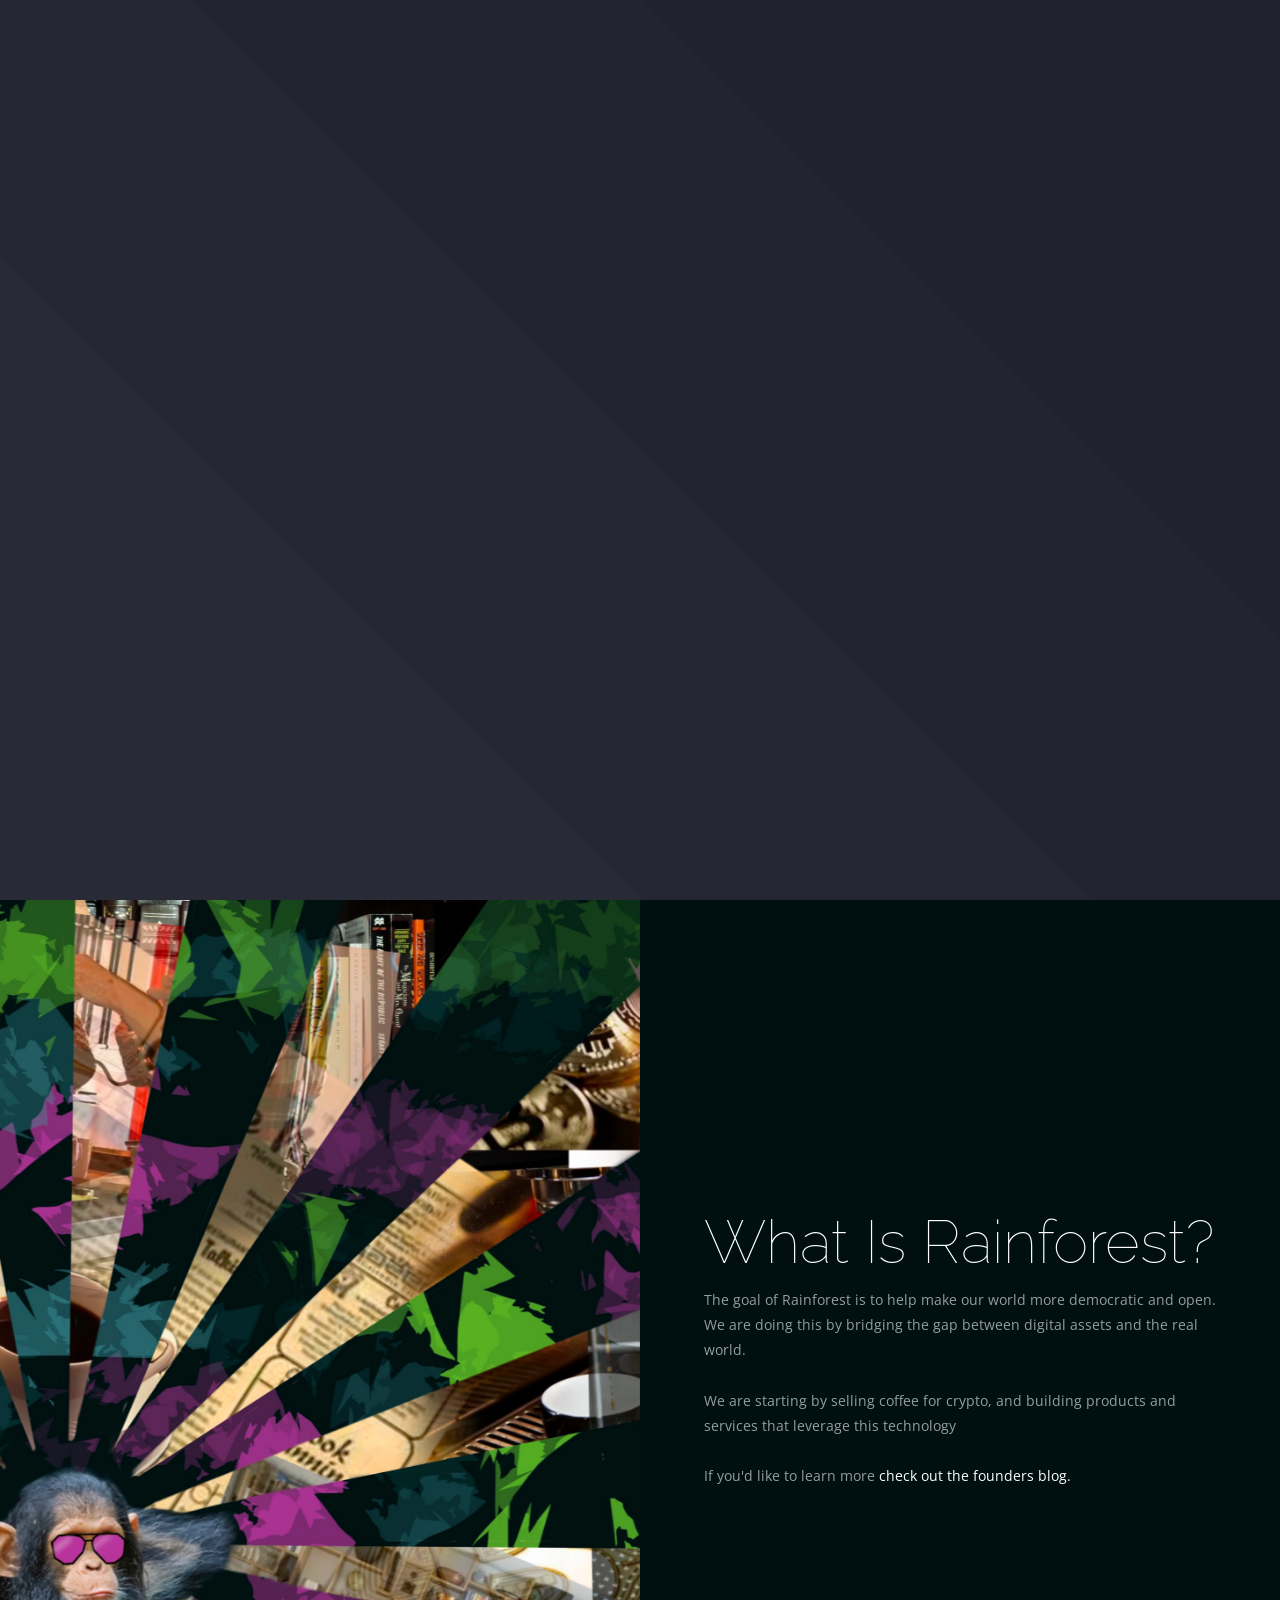
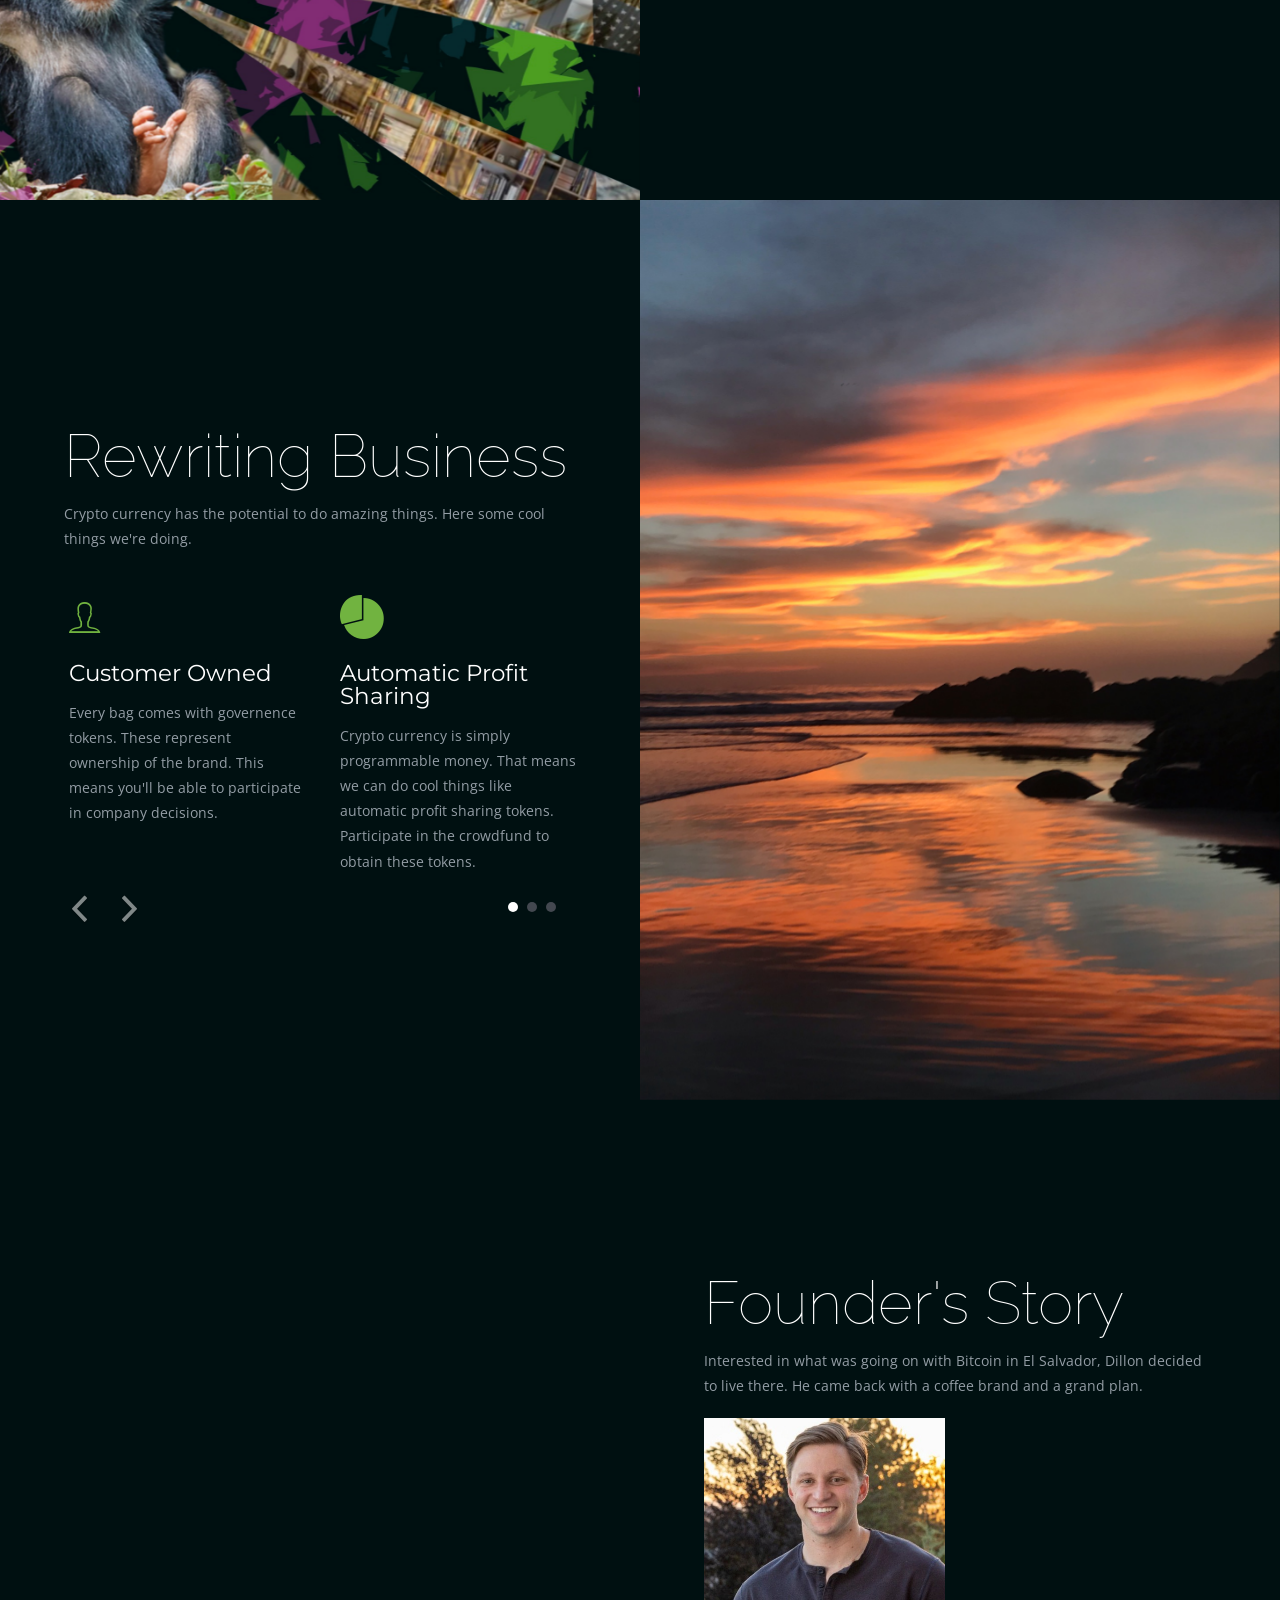
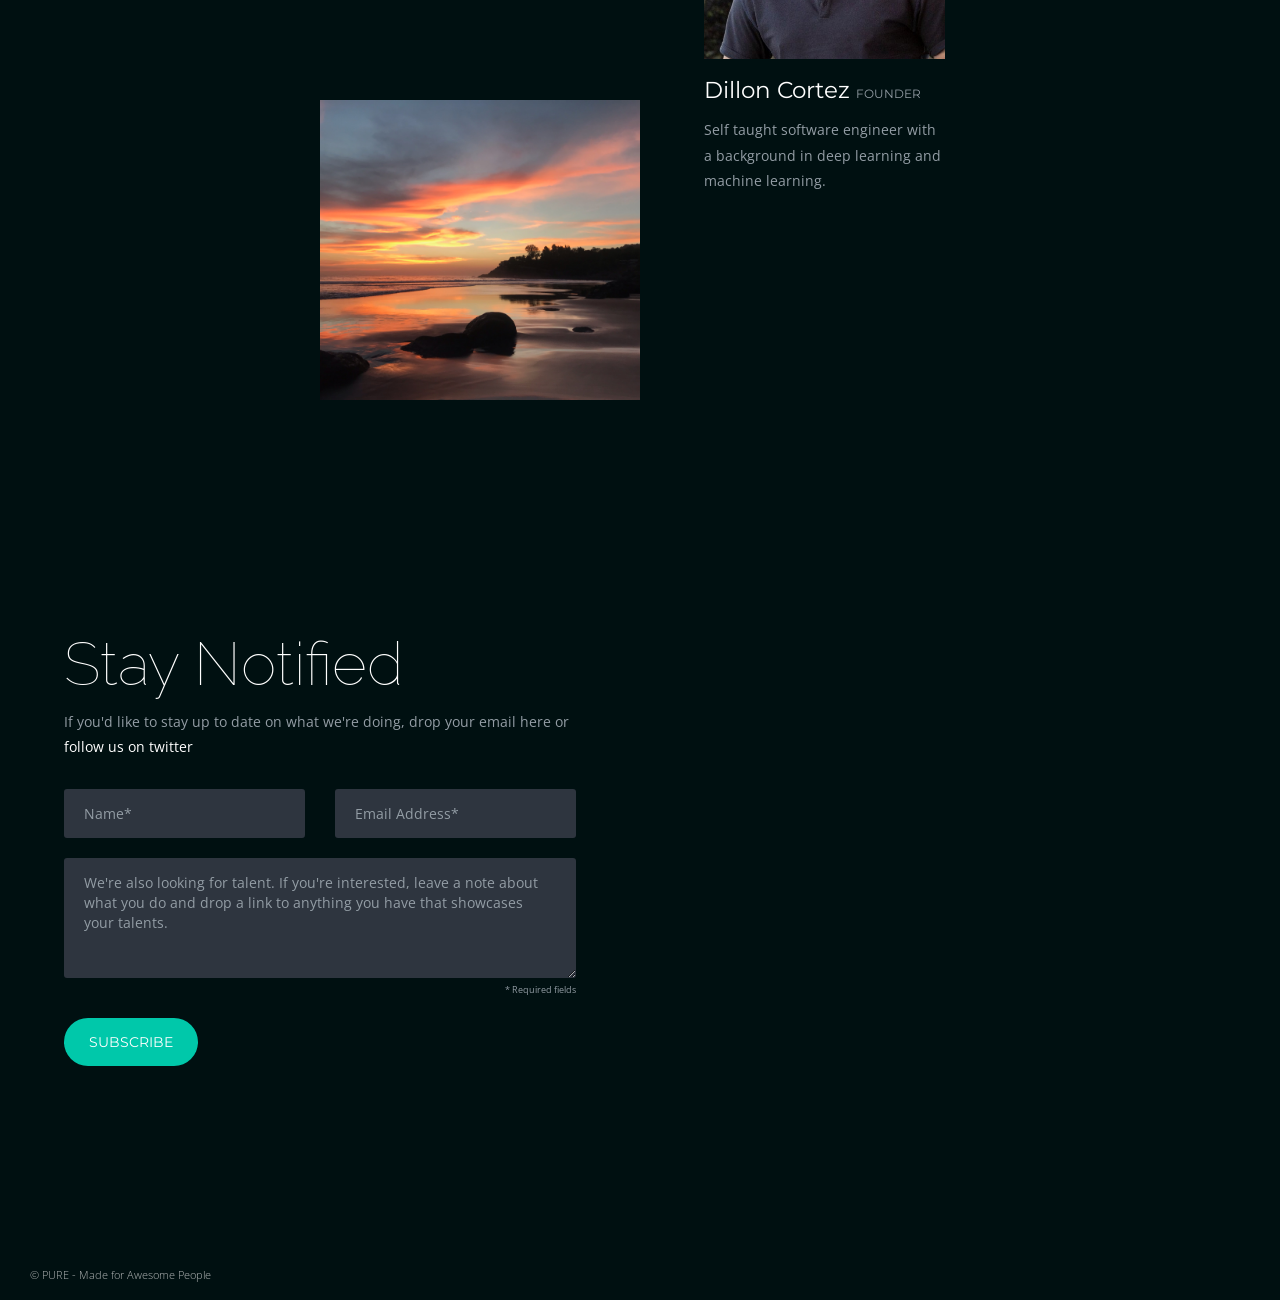
==== index.html @ cb30f2b6 "design changes" ====
<!DOCTYPE html>
<!--
* PURE - Sublime Coming Soon Template
* Build Date: July-August 2016
* Last Update: March 2017
* Author: Madeon08 for ThemeHelite
* Copyright (C) 2016 ThemeHelite
* This is a premium product available exclusively here : http://themeforest.net/user/Madeon08/portfolio
* -->
<html lang="en-us" class="no-js">

	<head>
		<meta charset="utf-8">
		<title>Rainforest</title>
		<meta name="description" content="The description should optimally be between 150-160 characters.">
        <meta name="viewport" content="width=device-width, initial-scale=1.0">
        <meta name="author" content="ThemeHelite">

        <!-- ================= Favicons ================== -->
        <!-- Standard -->
        <link rel="shortcut icon" href="img/Logo-square.png">
        <!-- Retina iPad Touch Icon-->
        <link rel="apple-touch-icon" sizes="144x144" href="img/favicon-retina-ipad.png">
        <!-- Retina iPhone Touch Icon-->
        <link rel="apple-touch-icon" sizes="114x114" href="img/favicon-retina-iphone.png">
        <!-- Standard iPad Touch Icon-->
        <link rel="apple-touch-icon" sizes="72x72" href="img/favicon-standard-ipad.png">
        <!-- Standard iPhone Touch Icon-->
        <link rel="apple-touch-icon" sizes="57x57" href="img/favicon-standard-iphone.png">

		<!-- ============== Resources style ============== -->
		<link rel="stylesheet" type="text/css" href="css/style.css" />
	</head>

	<body>

		<!-- +++ Page loading +++ -->
		<div id="loading">

			<div id="preloader" class="animated-middle">

				<!-- Your logo -->
				<img src="img/Logo-square.png" alt="" class="loading-logo" />

				<span class="loading-text">Loading from the space</span>

				<span class="load">
					<span class="loading-dot"></span>
					<span class="loading-dot"></span>
					<span class="loading-dot"></span>
					<span class="loading-dot"></span>
				</span>

			</div>

		</div>

		<!-- +++ START - Fullpage sections +++ -->
		<div id="fullpage">

			<!-- +++ START - Home +++ -->
			<div class="section" id="section0">

				<!-- Your logo -->
        		<img src="img/Logo-square.png" alt="" class="home-logo" />

				<!-- Background slideshow & light overlay -->
				<div class="slideshow-home"></div>
				<div class="slide-overlay"></div>

				<div class="intro">

					<h1>Rainforest</h1>
					<h3>Launch Countdown</h3>
					<!-- Countdown, set up your end date at the very bottom of this file -->
					<div id="clock" class="container open-anim opacity-0"></div>


					<h4 class="open-anim opacity-0">Contribute to the crowdfund before launch to get profit sharing tokens.</h4>

					<!-- Line 1695 in js/jquery.fullpage.js is the place to select the anchor scrolling to the section of your choice -->
					<a id="button-more" class="light-btn open-anim opacity-0">Contribute</a>

				</div>

				<!-- Scroll indicator -->
				<div class="scroll-indicator">

					<!-- Line 1695 in js/jquery.fullpage.js is the place to select the anchor scrolling to the section of your choice -->
					<a id="indicator-scroll"><i class="icon ion-ios-arrow-down"></i></a>

				</div>

			</div>
			<!-- +++ END - Home +++ -->

			<!-- +++ START - About +++ -->
			<div class="section" id="section1">

				<section id="about" class="text-left-block">

					<div class="row row-no-margin">

						<!-- The id="invert-slideshow" and id="invert-text" are used for the responsive mode under 1025px. With that, the slideshow is displayed after the text, looking better for the user experience. If you don't want to invert these divs, just remove the id.-->
						<div id="invert-slideshow" class="col-xs-12 col-sm-6 col-lg-6 slideshow-about split-section"></div>

						<div id="invert-text" class="col-xs-12 col-sm-6 col-lg-6 left-center-text split-section">

							<div class="left-center-part">

								<h2>What Is Rainforest?</h2>

								<p>The goal of Rainforest is to help make our world more democratic and open. We are doing this by bridging the gap between digital assets and the real world.</p>
								</br>
							  <p>We are starting by selling coffee for crypto, and building products and services that leverage this technology</p>
								</br>
								<p>If you'd like to learn more <a href="https://www.mirror.xyz/dill.eth">check out the founders blog.</a></p>

							</div>

						</div>

					</div>

				</section>

			</div>
			<!-- +++ END - About +++ -->

			<!-- +++ START - Services +++ -->
			<div class="section" id="section2">

				<section id="services" class="text-left-block">

					<div class="row row-no-margin">

						<div class="col-xs-12 col-sm-6 col-lg-6 left-center-text split-section">

							<div class="left-center-part">

								<h2>Rewriting Business</h2>

								<p>Crypto currency has the potential to do amazing things. Here some cool things we're doing.</p>

								<!-- +++ START - Carousel +++ -->
								<div id="carousel-services" class="carousel slide" data-interval="25000" data-ride="carousel">

							    	<!-- Carousel indicators -->
							        <ol class="carousel-indicators">
							            <li data-target="#carousel-services" data-slide-to="0" class="active"></li>
							            <li data-target="#carousel-services" data-slide-to="1"></li>
							            <li data-target="#carousel-services" data-slide-to="2"></li>
							        </ol>

							        <!-- START - Wrapper for carousel items -->
							        <div class="carousel-inner">

							        	<!-- Services 1 -->
							            <div class="active item">

				                			<!-- START - Services row -->
											<div class="row">

												<!-- START - Block services -->
												<div class="col-xs-12 col-sm-6 col-lg-6 block-services">

													<span class="icon-services icon ion-ios-person-outline"></span>

													<h3>Customer Owned</h3>

													<p>Every bag comes with governence tokens. These represent ownership of the brand. This means you'll be able to participate in company decisions. </p>

												</div> <!-- END - Block services -->

												<!-- START - Block services -->
												<div class="col-xs-12 col-sm-6 col-lg-6 block-services">

													<span class="icon-services icon ion-ios-pie"></span>

													<h3>Automatic Profit Sharing</h3>

													<p>Crypto currency is simply programmable money. That means we can do cool things like automatic profit sharing tokens. Participate in the crowdfund to obtain these tokens.</p>

												</div> <!-- END - Block services -->

											</div> <!-- END - Services row -->

							            </div>

							            <!-- Services 2 -->
							            <div class="item">

				                			<!-- START - Services row -->
											<div class="row">

												<!-- START - Block services -->
												<div class="col-xs-12 col-sm-6 col-lg-6 block-services">

													<span class="icon-services icon ion-coffee"></span>
													<h3>Delicious Coffee</h3>

													<p>Coffee from El Salvador is known as some of the best in the world. It's delicious and the best part is that you'll buy it with Crypto</p>

												</div> <!-- END - Block services -->

												<!-- START - Block services -->
												<div class="col-xs-12 col-sm-6 col-lg-6 block-services">

													<span class="icon-services icon ion-ios-pulse"></span>

													<h3>100% Bankless</h3>

													<p>With crypto, we don't need a bank account. All payments and payouts can be done with just code. This is the peaceul revolution we need.</p>

												</div> <!-- END - Block services -->

											</div> <!-- END - Services row -->

							            </div>

							            <!-- Services 3 -->
							            <div class="item">

				                			<!-- START - Services row -->
											<div class="row">

												<!-- START - Block services -->
												<div class="col-xs-12 col-sm-6 col-lg-6 block-services">

													<span class="icon-services icon ion-earth"></span>
													<h3>Crypto for the real world</h3>

													<p>Unlike most inventors and entrepreneurs in this space, we are focused on using these technologies for innovations in the real world. </p>

												</div> <!-- END - Block services -->

												<!-- START - Block services -->
												<div class="col-xs-12 col-sm-6 col-lg-6 block-services">

													<span class="icon-services icon ion-arrow-graph-up-right"></span>

													<h3>In it for the long haul</h3>

													<p>We plan on having an active hand in the rewrite of the new world economy. We know it won't happen overnight. We're here for the long haul.</p>

												</div> <!-- END - Block services -->

											</div> <!-- END - Services row -->

							            </div>

							        </div>
							        <!-- END - Wrapper for carousel items -->

							        <!-- Left arrow -->
							        <a class="carousel-control left" href="#carousel-services" data-slide="prev">
							            <span class="icon-prev"></span>
							        </a>

							        <!-- Right arrow -->
							        <a class="carousel-control right" href="#carousel-services" data-slide="next">
							            <span class="icon-next"></span>
							        </a>

							    </div>
							    <!-- +++ END - Carousel +++ -->

						    </div>

						</div>

						<!-- Slideshow / Image services -->
						<div class="col-xs-12 col-sm-6 col-lg-6 slideshow-services split-section"></div>

					</div>

				</section>

			</div>
			<!-- +++ END - Services +++ -->

			<!-- +++ START - Portfolio +++ -->
			<div class="section" id="section3">

		        <section id="portfolio" class="text-left-block">

		        	<div class="col-xs-12 col-sm-6 col-lg-6 split-section no-padding">

			            <div class="portfolio my-gallery" itemscope itemtype="http://schema.org/ImageGallery">

			                <!-- 1 -->
			                <figure class="col-xs-12 col-sm-6 col-lg-6" itemprop="associatedMedia" itemscope itemtype="http://schema.org/ImageObject">

			                    <a href="img/coffee-ride.jpeg" class="gallery-link small" data-image="img/coffee-ride.jpeg" itemprop="contentUrl" data-size="1920x1280">

			                        <img src="img/coffee-ride.jpeg" itemprop="thumbnail" alt="This is my work" class="img-responsive gallery-img small-square" />

			                    </a>

			                    <figcaption itemprop="caption description">

			                        <div class="photo-details">

			                            <h4>Going To Explore<small>Time to find some coffee</small></h4>

			                            <p>This is the plantation where we're getting the coffee. This is the beginning of the tour</p>

			                        </div>

			                    </figcaption>

			                </figure>

			                <!-- 2 -->
			                <figure class="col-xs-12 col-sm-6 col-lg-6" itemprop="associatedMedia" itemscope itemtype="http://schema.org/ImageObject">

			                    <a href="img/coffee-explanation.jpeg" class="gallery-link small" data-image="img/coffee-explanation.jpeg" itemprop="contentUrl" data-size="1920x1280">

			                        <img src="img/coffee-explanation.jpeg" itemprop="thumbnail" alt="This is my work" class="img-responsive gallery-img small-square" />

			                    </a>

			                    <figcaption itemprop="caption description">

			                        <div class="photo-details">

			                            <h4>Learning From The Experts<small>They know their shit.</small></h4>

			                            <p>This is Jerrardo. He went to school for growing good coffee. That means ours is better than anythingnyou can get in the store.</p>

			                        </div>

			                    </figcaption>

			                </figure>

			                <!-- 3 -->
			                <figure class="col-xs-12 col-sm-6 col-lg-6" itemprop="associatedMedia" itemscope itemtype="http://schema.org/ImageObject">

			                    <a href="img/ojo-de-agua.jpeg" class="gallery-link small" data-image="img/ojo-de-agua.jpeg" itemprop="contentUrl" data-size="1920x1280">

			                        <img src="img/ojo-de-agua.jpeg" itemprop="thumbnail" alt="This is my work" class="img-responsive gallery-img small-square" />

			                    </a>

			                    <figcaption itemprop="caption description">

			                        <div class="photo-details">

			                           <h4>The well<small>How the coffee plants get watered</small></h4>

			                            <p>This is the well at the bottom of the plantaion. Since the coffee is grown on the side of a volcano, this water is filtered through the volcanic rock, giving it special minerals that gives the coffee a unique taste.</p>

			                        </div>

			                    </figcaption>

			                </figure>

			                <!-- 4 -->
			                <figure class="col-xs-12 col-sm-6 col-lg-6" itemprop="associatedMedia" itemscope itemtype="http://schema.org/ImageObject">

			                    <a href="img/coffee-explanation-2.jpeg" class="gallery-link small" data-image="img/coffee-explanation-2.jpeg" itemprop="contentUrl" data-size="1920x1280">

			                        <img src="img/coffee-explanation-2.jpeg" itemprop="thumbnail" alt="This is my work" class="img-responsive gallery-img small-square" />

			                    </a>

			                    <figcaption itemprop="caption description">

			                        <div class="photo-details">

			                            <h4>More Learning <small>Seriously, He know's his shit</small></h4>

			                            <p>Thanks to the craftsmanship of Jerrardo, we now have the best tasting coffee in the world.</p>

			                        </div>

			                    </figcaption>

			                </figure>

			                <!-- 5 -->
			                <figure class="col-xs-12 col-sm-6 col-lg-6" itemprop="associatedMedia" itemscope itemtype="http://schema.org/ImageObject">

			                    <a href="img/the-town.jpeg" class="gallery-link small" data-image="img/the-town.jpeg" itemprop="contentUrl" data-size="1920x1280">

			                        <img src="img/the-town.jpeg" itemprop="thumbnail" alt="This is my work" class="img-responsive gallery-img small-square" />

			                    </a>

			                    <figcaption itemprop="caption description">

			                        <div class="photo-details">

			                            <h4>The Town Of Juayúa<small>Vibrant and alive</small></h4>

			                            <p>The town where the plantation is located. Vibrant and alive, filled with locals. The food is delicious and the people are super friendly.</p>

			                        </div>

			                    </figcaption>

			                </figure>

			                <!-- 6 -->
			                <figure class="col-xs-12 col-sm-6 col-lg-6" itemprop="associatedMedia" itemscope itemtype="http://schema.org/ImageObject">

			                    <a href="img/sunset-2.jpg" class="gallery-link small" data-image="img/sunset-2.jpg" itemprop="contentUrl" data-size="1920x1280">

			                        <img src="img/sunset-2.jpg" itemprop="thumbnail" alt="This is my work" class="img-responsive gallery-img small-square" />

			                    </a>

			                    <figcaption itemprop="caption description">

			                        <div class="photo-details">

			                            <h4>Templo De Fuego<small>taken with a shitty iphone</small></h4>

			                            <p>Such a beautiful country, this beach in El Zonte is known as the Temple Of Fire</p>

			                        </div>

			                    </figcaption>

			                </figure>

			            </div>

		            </div>

					<div class="col-xs-12 col-sm-6 col-lg-6 left-center-text split-section">

						<div class="left-center-part">

							<h2>Founder's Story</h2>

							<p>Interested in what was going on with Bitcoin in El Salvador, Dillon decided to live there. He came back with a coffee brand and a grand plan. </p>

							<!-- START - Team -->
							<div class="row">

								<!-- 1 -->
								<div class="col-xs-12 col-sm-6 col-lg-6 block-team">

									<ul class="social-team">

										<!-- Facebook -->
										<li>
											<a href="https://www.twitter.com/dill_eth"><i class="fa fa-twitter"></i></a>
										</li>

										<!-- Twitter -->
										<li>
											<a href="https://www.linkedin.com/in/dilloncortez"><i class="fa fa-linkedin"></i></a>
										</li>

									</ul>

									<img src="img/dillon-profile-photo.jpeg" alt="" class="img-responsive team-member" />

									<h3>Dillon Cortez <small>Founder</small></h3>

									<p>Self taught software engineer with a background in deep learning and machine learning.</p>

									<a id="button-more" class="btn btn-secondary open-anim opacity-0">Blog</a>
									<a id="button-more" class="btn btn-primary open-anim opacity-0">Crowdfund</a>
								</div>

								<!-- 2 -->

								<!-- 2 -->


							</div>
							<!-- END - Team -->

						</div>

					</div>

		        </section>

			</div>
			<!-- +++ END - Portfolio +++ -->

			<!-- +++ START - Contact +++ -->
			<div class="section" id="section4">

				<section id="contact" class="text-left-block">

					<div class="row row-no-margin">

						<div class="col-xs-12 col-sm-6 col-lg-6 left-center-text split-section spec-padding-bottom">

							<div class="left-center-part">

								<h2>Stay Notified</h2>

		                		<p class="subtitle">If you'd like to stay up to date on what we're doing, drop your email here or <a href="twitter.com/dill_eth">follow us on twitter</a></p>

		                		<div class="row">

				                    <div class="col-xs-12 col-sm-12 col-lg-12">

				                        <!-- START - Contact Form -->
				                        <form id="contact-form" name="contact-form" method="POST" data-name="Contact Form">

				                            <div class="row">

				                            	<!-- ! Anti-spam field ! Invisible for users, the major part of bots will write something in this field, then, they will be blocked and no spam in your inbox will come.  -->
				                                <div class="col-xs-12 col-sm-12 col-lg-12 display-none">
				                                    <div class="form-group">
				                                        <input type="text" id="checking" class="form form-control" placeholder="Leave this field empty" onfocus="this.placeholder = ''" onblur="this.placeholder = 'Leave this field empty'" name="checking" data-name="Checking">
				                                    </div>
				                                </div>

				                                <!-- Full name -->
				                                <div class="col-xs-12 col-sm-6 col-lg-6">
				                                    <div class="form-group">
				                                        <input type="text" id="name" class="form form-control" placeholder="Name*" onfocus="this.placeholder = ''" onblur="this.placeholder = 'Name*'" name="name" data-name="Name" required>
				                                    </div>
				                                </div>

				                                <!-- E-mail -->
				                                <div class="col-xs-12 col-sm-6 col-lg-6">
				                                    <div class="form-group">
				                                        <input type="email" id="email" class="form form-control" placeholder="Email Address*" onfocus="this.placeholder = ''" onblur="this.placeholder = 'Email Address*'" name="email-address" data-name="Email Address" required>
				                                    </div>
				                                </div>

				                                <!-- Message -->
				                                <div class="col-xs-12 col-sm-12 col-lg-12">
				                                    <div class="form-group">
				                                        <textarea id="text-area" class="form textarea form-control" placeholder="We're also looking for talent. If you're interested, leave a note about what you do and drop a link to anything you have that showcases your talents. " onfocus="this.placeholder = ''" onblur="this.placeholder = 'Your message here*... 20 characters Min.'" name="message" data-name="Text Area" required></textarea>
				                                    </div>
				                                    <span class="sub-text">* Required fields</span>
				                                </div>

				                            </div>

				                            <!-- Form submission -->
				                            <button type="submit" id="valid-form" class="btn btn-primary">Subscribe</button>

				                        </form>
				                        <!-- END - Contact Form -->

				                        <!-- START - Answer for the contact form is displayed in the next div, do not remove it. -->
				                        <div id="block-answer">

				                            <div id="answer"></div>

				                        </div>
				                        <!-- END - Answer... -->

				                    </div>

		               			</div>

								<p class="copyright">© PURE - Made for Awesome People</p>

							</div>

						</div>

						<!-- Map -->
						<div class="col-xs-12 col-sm-6 col-lg-6 map-info split-section">

							<div id="map"></div>

						</div>

					</div>

				</section>

			</div>
			<!-- +++ END - Contact +++ -->

		</div>
		<!-- +++ END - Fullpage sections +++ -->

		<!-- +++ START - Newsletter panel +++ -->
		<div id="info">

			<!-- Cross to close the Newsletter panel on top right -->
			<button class="close-newsletter"><i class="icon ion-close-round"></i></button>

			<div class="content">

				<!-- Your logo -->
        		<img src="img/Logo-square.png" alt="" class="brand-logo" />

                <p class="subtitle">Contribute to the crowdfund on juicebox before launch on the 14th of March. <strong>20% of all profits go to crowd loan contributors.</strong> Every token you obtain will give you passive income.</p>

                <!-- START - Newsletter Form -->
				<div id="subscribe">

	                <!-- <form action="php/notify-me-2.php" id="notifyMe" method="POST"> -->

	                    <!-- <div class="form-group"> -->

	                        <!-- <div class="controls"> -->

	                        	<!-- Field  -->
	                        	<!-- <input type="text" id="mail-sub" name="email" placeholder="Click here to write your email" onfocus="this.placeholder = ''" onblur="this.placeholder = 'Click here to write your email'" class="form-control email srequiredField" /> -->

	                        	<!-- Spinner top left during the submission -->
	                        	<i class="fa fa-spinner opacity-0"></i>

	                            <!-- Button -->
	                            <a href="https://juicebox.money"><button class="btn btn-lg btn-primary submit">Ape Into It</button></a>

	                            <!-- <div class="clear"></div> -->

	                        <!-- </div> -->

	                    <!-- </div> -->

	                <!-- </form> -->

    			</div>
    			<!-- END - Newsletter Form -->

			</div>

			<!-- Answer for the newsletter form is displayed in the next div, do not remove it. -->
			<div class="block-message">

				<div class="message">

					<p class="notify-valid"></p>

				</div>

			</div>

			<p class="spam-news"><i class="fa fa-lock"></i> We hate spam just as much as you do. Your email will stay secret.</p>

		</div>
		<!-- +++ END - Newsletter panel +++ -->

		<!-- +++ Button used for opening the newsletter panel +++ -->
		<a id="open-newsletter" class="action-btn">Crowdfund</a>

		<!-- +++ List of social media on the bottom right +++ -->
		<div id="social-nav">

			<ul>
				<!-- discord -->
				<!-- <li>
					<a href="#" target="_blank"><i class="fa fa-discord"></i></a>
				</li> -->

				<!-- Twitter -->
				<li>
					<a href="#" target="_blank"><i class="fa fa-twitter"></i></a>
				</li>

			</ul>

		</div>

		<!-- Root element of PhotoSwipe, the gallery. Must have class pswp. -->
		<div class="pswp" tabindex="-1" role="dialog" aria-hidden="true">

		    <!-- Background of PhotoSwipe.
	        	It's a separate element as animating opacity is faster than rgba(). -->
		    <div class="pswp__bg"></div>

		    <!-- Slides wrapper with overflow:hidden. -->
		    <div class="pswp__scroll-wrap">

		        <!-- Container that holds slides.
		            PhotoSwipe keeps only 3 of them in the DOM to save memory.
		            Don't modify these 3 item elements, data is added later on. -->
		        <div class="pswp__container">
		            <div class="pswp__item"></div>
		            <div class="pswp__item"></div>
		            <div class="pswp__item"></div>
		        </div>

		        <!-- Default (PhotoSwipeUI_Default) interface on top of sliding area. Can be changed. -->
		        <div class="pswp__ui pswp__ui--hidden">

		            <div class="pswp__top-bar">

		                <!--  Controls are self-explanatory. Order can be changed. -->

		                <div class="pswp__counter"></div>

		                <button class="pswp__button pswp__button--close" title="Close (Esc)"></button>

		                <button class="pswp__button pswp__button--share" title="Share"></button>

		                <button class="pswp__button pswp__button--fs" title="Toggle fullscreen"></button>

		                <button class="pswp__button pswp__button--zoom" title="Zoom in/out"></button>

		                <!-- Preloader demo http://codepen.io/dimsemenov/pen/yyBWoR -->
		                <div class="pswp__preloader">
		                    <div class="pswp__preloader__icn">
		                      <div class="pswp__preloader__cut">
		                        <div class="pswp__preloader__donut"></div>
		                      </div>
		                    </div>
		                </div>

		            </div>

		            <div class="pswp__share-modal pswp__share-modal--hidden pswp__single-tap">
		                <div class="pswp__share-tooltip"></div>
		            </div>

		            <button class="pswp__button pswp__button--arrow--left" title="Previous (arrow left)">
		            </button>

		            <button class="pswp__button pswp__button--arrow--right" title="Next (arrow right)">
		            </button>

		            <div class="pswp__caption">
		                <div class="pswp__caption__center"></div>
		            </div>

		        </div>

		    </div>

		</div>
		<!-- /. Root element of PhotoSwipe. Must have class pswp. -->

		<!-- ///////////////////\\\\\\\\\\\\\\\\\\\ -->
        <!-- ********** jQuery Resources ********** -->
        <!-- \\\\\\\\\\\\\\\\\\\/////////////////// -->

        <!-- * Libraries jQuery, Easing and Bootstrap - Be careful to not remove them * -->
        <script src="js/jquery.min.js"></script>
        <script src="js/jquery.easings.min.js"></script>
        <script src="js/bootstrap.min.js"></script>

		<!-- FullPage plugin -->
		<script src="js/jquery.fullPage.js"></script>

		<!-- Countdown plugin -->
        <script src="js/jquery.countdown.js"></script>

        <!-- Slideshow plugin -->
        <script src="js/vegas.js"></script>

		<!-- Google Maps API and Skin -->
		<script src="http://maps.google.com/maps/api/js"></script>
		<script src="js/map.js"></script>

		<!-- PhotoSwipe Core JS file -->
		<script src="js/photoswipe.js"></script>

		<!-- PhotoSwipe UI JS file -->
		<script src="js/photoswipe-ui-default.js"></script>

		<!-- Contact form plugin -->
		<script src="js/contact-me.js"></script>

		<!-- Newsletter plugin -->
		<script src="js/notifyMe.js"></script>

		<script>
		// Set up your end date just below
		$('#clock').countdown('2022/03/15 15:30:30', function(event) {

			var $this = $(this).html(event.strftime(''
			+ '<div class="col-xs-6 col-sm-3 col-lg-3">%D<span>Days</span></div> '
			+ '<div class="col-xs-6 col-sm-3 col-lg-3">%H<span>Hours</span></div> '
			+ '<div class="col-xs-6 col-sm-3 col-lg-3">%M<span>Minutes</span></div> '
			+ '<div class="col-xs-6 col-sm-3 col-lg-3">%S<span>Seconds</span></div>'));

		});
		</script>

		<!-- Main JS File -->
		<script src="js/main-normal-scroll.js"></script>

	</body>

</html>
---- css/style.css ----
/*
* PURE - Sublime Coming Soon Template
* Build Date: July-August 2016
* Last Update: May 2017
* Author: Madeon08 for ThemeHelite
* Copyright (C) 2016 ThemeHelite
* This is a premium product available exclusively here : http://themeforest.net/user/Madeon08/portfolio
*/
/*  TABLE OF CONTENTS
    ---------------------------
    *. @Import & Reset
    *. Preloader styles
    1. Generic styles
    2. Home
    3. About
    4. Services
    5. Portfolio
    6. Contact
    7. Navigation
    8. Newsletter
    9. Social links
   10. Photo gallery
   11. Media Queries
*/
/* ------------------------------------- */
/* *. @Import & Reset .................. */
/* ------------------------------------- */
/* custom CSS files */
@import url(font-awesome.min.css);
@import url(ionicons.min.css);
@import url(bootstrap.min.css);
@import url(animate.css);
@import url(photoswipe.css);
@import url(default-skin/default-skin.css);
@import url(vegas.css);
@import url(jquery.fullPage.css);
/* Google Fonts */
@import url("http://fonts.googleapis.com/css?family=Open+Sans:300,400,600,700");
@import url("https://fonts.googleapis.com/css?family=Raleway:100,300,400,500,700");
@import url("https://fonts.googleapis.com/css?family=Montserrat:400,700");
/*
* http://meyerweb.com/eric/tools/css/reset/
* v2.0 | 20110126
* License: none (public domain)
*/
html, body, div, span, applet, object, iframe,
h1, h2, h3, h4, h5, h6, p, blockquote, pre,
a, abbr, acronym, address, big, cite, code,
del, dfn, em, img, ins, kbd, q, s, samp,
small, strike, strong, sub, sup, tt, var,
b, u, i, center,
dl, dt, dd, ol, ul, li,
fieldset, form, label, legend,
table, caption, tbody, tfoot, thead, tr, th, td,
article, aside, canvas, details, embed,
figure, figcaption, footer, header, hgroup,
menu, nav, output, ruby, section, summary,
time, mark, audio, video {
  margin: 0;
  padding: 0;
  border: 0;
  font-size: 100%;
  font: inherit;
  vertical-align: baseline;
}

/* HTML5 display-role reset for older browsers */
article, aside, details, figcaption, figure,
footer, header, hgroup, menu, nav, section, main {
  display: block;
}

body {
  line-height: 1;
}

ol, ul {
  list-style: none;
}

blockquote, q {
  quotes: none;
}

blockquote:before, blockquote:after,
q:before, q:after {
  content: '';
  content: none;
}

table {
  border-collapse: collapse;
  border-spacing: 0;
}

/* ------------------------------------- */
/* *. Preloader styles ................. */
/* ------------------------------------- */
#loading {
  width: 100vw;
  height: 100vh;
  background: #20232D;
  position: fixed;
  z-index: 999999;
}
#loading.vanish {
  opacity: 0;
  -webkit-transition: all 0.4s ease-in-out;
  -moz-transition: all 0.4s ease-in-out;
  transition: all 0.4s ease-in-out;
}
#loading:after {
  content: '';
  background: url(../img/overlay.svg);
  background-size: cover;
  background-position: center center;
  position: absolute;
  overflow: hidden;
  top: 0;
  left: 0;
  width: 100%;
  opacity: 0.1;
  height: 100vh !important;
}
#loading #preloader {
  font-family: Raleway, "Helvetica Neue", "Lucida Grande", Arial, Verdana, sans-serif;
  position: absolute;
  text-align: center;
  width: 100%;
  top: calc(50% - 10rem);
}
#loading #preloader .loading-logo {
  max-width: 8rem;
  margin-bottom: 1rem;
}
#loading #preloader .loading-text {
  display: block;
}
#loading #preloader .load {
  position: absolute;
  bottom: -2rem;
  left: calc(50% - 3.2rem);
}
#loading #preloader .load .loading-dot {
  float: left;
  width: 0.8rem;
  height: 0.8rem;
  margin: 0 0.4rem;
  background: #FFFFFF;
  opacity: 0;
  -webkit-border-radius: 50%;
  -moz-border-radius: 50%;
  -ms-border-radius: 50%;
  border-radius: 50%;
  -webkit-animation: loadingFade 1s infinite;
  -moz-animation: loadingFade 1s infinite;
  animation: loadingFade 1s infinite;
}
#loading #preloader .load .loading-dot:nth-child(1) {
  -webkit-animation-delay: 0s;
  -moz-animation-delay: 0s;
  animation-delay: 0s;
}
#loading #preloader .load .loading-dot:nth-child(2) {
  -webkit-animation-delay: 0.1s;
  -moz-animation-delay: 0.1s;
  animation-delay: 0.1s;
}
#loading #preloader .load .loading-dot:nth-child(3) {
  -webkit-animation-delay: 0.2s;
  -moz-animation-delay: 0.2s;
  animation-delay: 0.2s;
}
#loading #preloader .load .loading-dot:nth-child(4) {
  -webkit-animation-delay: 0.3s;
  -moz-animation-delay: 0.3s;
  animation-delay: 0.3s;
}

@-webkit-keyframes loadingFade {
  0% {
    opacity: 0;
  }
  50% {
    opacity: 0.8;
  }
  100% {
    opacity: 0;
  }
}
@-moz-keyframes loadingFade {
  0% {
    opacity: 0;
  }
  50% {
    opacity: 0.8;
  }
  100% {
    opacity: 0;
  }
}
@keyframes loadingFade {
  0% {
    opacity: 0;
  }
  50% {
    opacity: 0.8;
  }
  100% {
    opacity: 0;
  }
}
.flipOutYCustom {
  -webkit-backface-visibility: visible !important;
  backface-visibility: visible !important;
  -webkit-animation-name: flipOutYCustom;
  -moz-animation-name: flipOutYCustom;
  animation-name: flipOutYCustom;
}

@-webkit-keyframes flipOutYCustom {
  from {
    -webkit-transform: perspective(400px);
  }
  30% {
    -webkit-transform: perspective(400px) rotate3d(0, 1, 0, 15deg);
  }
  100% {
    -webkit-transform: perspective(400px) rotate3d(0, 1, 0, -90deg);
  }
}
@-moz-keyframes flipOutYCustom {
  from {
    -moz-transform: perspective(400px);
  }
  30% {
    -moz-transform: perspective(400px) rotate3d(0, 1, 0, 15deg);
  }
  100% {
    -moz-transform: perspective(400px) rotate3d(0, 1, 0, -90deg);
  }
}
@keyframes flipOutYCustom {
  from {
    -webkit-transform: perspective(400px);
    -moz-transform: perspective(400px);
    -ms-transform: perspective(400px);
    -o-transform: perspective(400px);
    transform: perspective(400px);
  }
  30% {
    -webkit-transform: perspective(400px) rotate3d(0, 1, 0, 15deg);
    -moz-transform: perspective(400px) rotate3d(0, 1, 0, 15deg);
    -ms-transform: perspective(400px) rotate3d(0, 1, 0, 15deg);
    -o-transform: perspective(400px) rotate3d(0, 1, 0, 15deg);
    transform: perspective(400px) rotate3d(0, 1, 0, 15deg);
  }
  100% {
    -webkit-transform: perspective(400px) rotate3d(0, 1, 0, -90deg);
    -moz-transform: perspective(400px) rotate3d(0, 1, 0, -90deg);
    -ms-transform: perspective(400px) rotate3d(0, 1, 0, -90deg);
    -o-transform: perspective(400px) rotate3d(0, 1, 0, -90deg);
    transform: perspective(400px) rotate3d(0, 1, 0, -90deg);
  }
}
/* ------------------------------------- */
/* 1. Generic styles ................... */
/* ------------------------------------- */
html {
  font-size: 62.5%;
}

body {
  background: #001011;
  font-family: "Open Sans", "Helvetica Neue", "Lucida Grande", Arial, Verdana, sans-serif;
  color: #FFFFFF;
  -webkit-font-smoothing: antialiased;
  -moz-osx-font-smoothing: grayscale;
  font-weight: normal;
  font-style: normal;
  font-size: 1.4rem;
  line-height: 1.8;
  font-weight: 400;
  letter-spacing: 0;
  height: 100%;
}

.scroll-touch {
  overflow-y: auto;
  -webkit-overflow-scrolling: touch;
}

body, html {
  margin: 0;
  padding: 0;
  -webkit-tap-highlight-color: transparent;
  width: 100%;
}

body, input, select, textarea {
  -webkit-transition: all 0.2s ease-in-out;
  -moz-transition: all 0.2s ease-in-out;
  transition: all 0.2s ease-in-out;
}

a {
  -webkit-transition: all 0.2s ease-in-out;
  -moz-transition: all 0.2s ease-in-out;
  transition: all 0.2s ease-in-out;
  cursor: pointer;
  text-decoration: none;
  color: #FFFFFF;
}
a:hover {
  color: #00af94;
  text-decoration: none !important;
  outline: none !important;
}
a:active, a:focus {
  outline: none !important;
  text-decoration: none !important;
  color: #FFFFFF;
}

button {
  -webkit-transition: all 0.2s ease-in-out;
  -moz-transition: all 0.2s ease-in-out;
  transition: all 0.2s ease-in-out;
  cursor: pointer;
}
button:hover, button:active, button:focus {
  outline: none !important;
  text-decoration: none !important;
  color: #2B2D35;
}

strong, b {
  font-weight: 700;
}

em, i {
  font-style: italic;
}

p {
  font-family: "Open Sans", "Helvetica Neue", "Lucida Grande", Arial, Verdana, sans-serif;
  margin: 0;
  font-size: 1.4rem;
  line-height: 1.8;
  color: #939da5;
  font-weight: 400;
}
p.subtitle {
  margin-bottom: 3rem;
}

h1, h2, h3, h4, h5, h6 {
  color: #FFFFFF;
  font-family: Montserrat, "Helvetica Neue", "Lucida Grande", Arial, Verdana, sans-serif;
  font-weight: 400;
  line-height: 1;
  margin: 0 0 1.5rem 0;
}
h1 a, h2 a, h3 a, h4 a, h5 a, h6 a {
  color: inherit;
  text-decoration: none;
}
h1 small, h2 small, h3 small, h4 small, h5 small, h6 small {
  color: inherit;
}

h1 {
  text-transform: uppercase;
  font-size: 8rem;
  font-family: Raleway, "Helvetica Neue", "Lucida Grande", Arial, Verdana, sans-serif;
  font-weight: 100;
}

h2 {
  font-size: 6rem;
}

h3 {
  font-size: 2.3rem;
}

h4 {
  font-size: 1.8rem;
}

h5 {
  font-size: 1.6rem;
}

h6 {
  font-size: 1.2rem;
}

sub {
  font-size: 0.8em;
  position: relative;
  top: 0.5em;
}

sup {
  font-size: 0.8em;
  position: relative;
  top: -0.5em;
}

.clear {
  clear: both;
}

.display-none {
  display: none !important;
}

.align-left {
  text-align: left;
}

.align-center {
  text-align: center;
}

.align-right {
  text-align: right;
}

.no-margin-bottom {
  margin-bottom: 0;
}

.opacity-0 {
  opacity: 0 !important;
  visibility: hidden !important;
}

.opacity-03 {
  opacity: 0.3 !important;
}

.opacity-1 {
  opacity: 1 !important;
  visibility: visible !important;
}

.index-999 {
  z-index: -999 !important;
}

.row-no-margin {
  margin: 0;
}

.no-padding {
  padding: 0;
}

.action-btn {
  font-family: Montserrat, "Helvetica Neue", "Lucida Grande", Arial, Verdana, sans-serif;
  background: #AB4099;
  font-weight: 400;
  padding: 1rem 2.5rem;
  color: #FFFFFF;
  -webkit-border-radius: 10rem;
  -moz-border-radius: 10rem;
  -ms-border-radius: 10rem;
  border-radius: 10rem;
  border: none;
  position: fixed;
  top: 3rem;
  right: 3rem;
  z-index: 999;
  text-transform: uppercase;
  overflow: hidden;
}
.action-btn:after {
  font-family: 'FontAwesome';
  content: '\f0a2';
  position: absolute;
  opacity: 0;
  top: 0.4rem;
  right: -2rem;
  font-size: 2rem;
  -webkit-transition: all 0.2s ease-in-out;
  -moz-transition: all 0.2s ease-in-out;
  transition: all 0.2s ease-in-out;
  -webkit-animation: ring 1.5s infinite linear;
  -moz-animation: ring 1.5s infinite linear;
  animation: ring 1.5s infinite linear;
}
@-webkit-keyframes ring {
  0% {
    -webkit-transform: rotate(0deg);
  }
  6.25% {
    -webkit-transform: rotate(-2deg);
  }
  12.5% {
    -webkit-transform: rotate(5deg);
  }
  18.75% {
    -webkit-transform: rotate(-10deg);
  }
  25% {
    -webkit-transform: rotate(15deg);
  }
  31.25% {
    -webkit-transform: rotate(-20deg);
  }
  37.5% {
    -webkit-transform: rotate(25deg);
  }
  43.75% {
    -webkit-transform: rotate(-30deg);
  }
  50% {
    -webkit-transform: rotate(35deg);
  }
  56.25% {
    -webkit-transform: rotate(-30deg);
  }
  62.5% {
    -webkit-transform: rotate(25deg);
  }
  68.75% {
    -webkit-transform: rotate(-20deg);
  }
  75% {
    -webkit-transform: rotate(15deg);
  }
  81.25% {
    -webkit-transform: rotate(-10deg);
  }
  87.5% {
    -webkit-transform: rotate(5deg);
  }
  93.75% {
    -webkit-transform: rotate(-2deg);
  }
  100% {
    -webkit-transform: rotate(0deg);
  }
}
@-moz-keyframes ring {
  0% {
    -moz-transform: rotate(0deg);
  }
  6.25% {
    -moz-transform: rotate(-2deg);
  }
  12.5% {
    -moz-transform: rotate(5deg);
  }
  18.75% {
    -moz-transform: rotate(-10deg);
  }
  25% {
    -moz-transform: rotate(15deg);
  }
  31.25% {
    -moz-transform: rotate(-20deg);
  }
  37.5% {
    -moz-transform: rotate(25deg);
  }
  43.75% {
    -moz-transform: rotate(-30deg);
  }
  50% {
    -moz-transform: rotate(35deg);
  }
  56.25% {
    -moz-transform: rotate(-30deg);
  }
  62.5% {
    -moz-transform: rotate(25deg);
  }
  68.75% {
    -moz-transform: rotate(-20deg);
  }
  75% {
    -moz-transform: rotate(15deg);
  }
  81.25% {
    -moz-transform: rotate(-10deg);
  }
  87.5% {
    -moz-transform: rotate(5deg);
  }
  93.75% {
    -moz-transform: rotate(-2deg);
  }
  100% {
    -moz-transform: rotate(0deg);
  }
}
@keyframes ring {
  0% {
    -webkit-transform: rotate(0deg);
    -moz-transform: rotate(0deg);
    -ms-transform: rotate(0deg);
    -o-transform: rotate(0deg);
    transform: rotate(0deg);
  }
  6.25% {
    -webkit-transform: rotate(-2deg);
    -moz-transform: rotate(-2deg);
    -ms-transform: rotate(-2deg);
    -o-transform: rotate(-2deg);
    transform: rotate(-2deg);
  }
  12.5% {
    -webkit-transform: rotate(5deg);
    -moz-transform: rotate(5deg);
    -ms-transform: rotate(5deg);
    -o-transform: rotate(5deg);
    transform: rotate(5deg);
  }
  18.75% {
    -webkit-transform: rotate(-10deg);
    -moz-transform: rotate(-10deg);
    -ms-transform: rotate(-10deg);
    -o-transform: rotate(-10deg);
    transform: rotate(-10deg);
  }
  25% {
    -webkit-transform: rotate(15deg);
    -moz-transform: rotate(15deg);
    -ms-transform: rotate(15deg);
    -o-transform: rotate(15deg);
    transform: rotate(15deg);
  }
  31.25% {
    -webkit-transform: rotate(-20deg);
    -moz-transform: rotate(-20deg);
    -ms-transform: rotate(-20deg);
    -o-transform: rotate(-20deg);
    transform: rotate(-20deg);
  }
  37.5% {
    -webkit-transform: rotate(25deg);
    -moz-transform: rotate(25deg);
    -ms-transform: rotate(25deg);
    -o-transform: rotate(25deg);
    transform: rotate(25deg);
  }
  43.75% {
    -webkit-transform: rotate(-30deg);
    -moz-transform: rotate(-30deg);
    -ms-transform: rotate(-30deg);
    -o-transform: rotate(-30deg);
    transform: rotate(-30deg);
  }
  50% {
    -webkit-transform: rotate(35deg);
    -moz-transform: rotate(35deg);
    -ms-transform: rotate(35deg);
    -o-transform: rotate(35deg);
    transform: rotate(35deg);
  }
  56.25% {
    -webkit-transform: rotate(-30deg);
    -moz-transform: rotate(-30deg);
    -ms-transform: rotate(-30deg);
    -o-transform: rotate(-30deg);
    transform: rotate(-30deg);
  }
  62.5% {
    -webkit-transform: rotate(25deg);
    -moz-transform: rotate(25deg);
    -ms-transform: rotate(25deg);
    -o-transform: rotate(25deg);
    transform: rotate(25deg);
  }
  68.75% {
    -webkit-transform: rotate(-20deg);
    -moz-transform: rotate(-20deg);
    -ms-transform: rotate(-20deg);
    -o-transform: rotate(-20deg);
    transform: rotate(-20deg);
  }
  75% {
    -webkit-transform: rotate(15deg);
    -moz-transform: rotate(15deg);
    -ms-transform: rotate(15deg);
    -o-transform: rotate(15deg);
    transform: rotate(15deg);
  }
  81.25% {
    -webkit-transform: rotate(-10deg);
    -moz-transform: rotate(-10deg);
    -ms-transform: rotate(-10deg);
    -o-transform: rotate(-10deg);
    transform: rotate(-10deg);
  }
  87.5% {
    -webkit-transform: rotate(5deg);
    -moz-transform: rotate(5deg);
    -ms-transform: rotate(5deg);
    -o-transform: rotate(5deg);
    transform: rotate(5deg);
  }
  93.75% {
    -webkit-transform: rotate(-2deg);
    -moz-transform: rotate(-2deg);
    -ms-transform: rotate(-2deg);
    -o-transform: rotate(-2deg);
    transform: rotate(-2deg);
  }
  100% {
    -webkit-transform: rotate(0deg);
    -moz-transform: rotate(0deg);
    -ms-transform: rotate(0deg);
    -o-transform: rotate(0deg);
    transform: rotate(0deg);
  }
}
.action-btn:hover {
  background: #71B340;
  color: #FFFFFF;
  border-color: #00c8aa;
  padding-right: 4.5rem;
}
.action-btn:hover:after {
  opacity: 1;
  right: 1.5rem;
}

.section {
  text-align: center;
  -webkit-transition: all 0.3s ease-in-out;
  -moz-transition: all 0.3s ease-in-out;
  transition: all 0.3s ease-in-out;
}

.text-left-block {
  width: 100%;
  left: 0;
  height: 100%;
  position: relative;
  z-index: 999;
}
.text-left-block .left-center-text {
  display: table;
  position: relative;
  height: 100vh;
  padding: 0 5%;
  text-align: left;
}
.text-left-block .left-center-text .left-center-part {
  display: table-cell;
  vertical-align: middle;
}
.text-left-block .left-center-text .left-center-part h2 {
  font-family: Raleway, "Helvetica Neue", "Lucida Grande", Arial, Verdana, sans-serif;
  font-weight: 100;
}

.copyright {
  position: absolute;
  left: 3rem;
  bottom: 0;
  font-family: "Open Sans", "Helvetica Neue", "Lucida Grande", Arial, Verdana, sans-serif;
  color: rgba(255, 255, 255, 0.7);
  font-size: 1.1rem;
  font-weight: 300;
  line-height: 5rem;
  z-index: 999;
}

.fp-section.fp-table, .fp-slide.fp-table {
  display: table;
  table-layout: fixed;
  left: 0;
  width: 100%;
  overflow: hidden;
}

/* ------------------------------------- */
/* 2. Home ............................. */
/* ------------------------------------- */
#clock {
  max-width: 80rem;
  text-align: center;
  font-size: 8rem;
  line-height: 1.2;
  margin-bottom: 4rem;
  font-family: "Open Sans", "Helvetica Neue", "Lucida Grande", Arial, Verdana, sans-serif;
  font-weight: 300;
}
#clock span {
  font-family: Raleway, "Helvetica Neue", "Lucida Grande", Arial, Verdana, sans-serif;
  display: block;
  font-size: 1.8rem;
}

.home-logo {
  position: absolute;
  top: 3rem;
  left: 3rem;
  max-width: 8rem;
  z-index: 999;
}

.slideshow-home {
  position: absolute !important;
  z-index: -10;
  top: 0;
  width: 100%;
  height: 100% !important;
}

.slide-overlay {
  opacity: 0.4;
  background: #232323;
  position: absolute;
  top: 0;
  left: 0;
  width: 100%;
  height: 100%;
}

.intro {
  position: relative;
  z-index: 20;
}
.intro p {
  color: #FFFFFF;
  width: auto;
  font-size: 1.7rem;
  margin-bottom: 2rem;
}
.intro .light-btn {
  font-family: Raleway, "Helvetica Neue", "Lucida Grande", Arial, Verdana, sans-serif;
  background: #FFFFFF;
  font-weight: 700;
  padding: 0.7em 2em;
  color: #20232D;
  margin: auto;
  -webkit-border-radius: 0.3rem;
  -moz-border-radius: 0.3rem;
  -ms-border-radius: 0.3rem;
  border-radius: 0.3rem;
  border: 0.1rem solid #EFEFEF;
  display: inline-block;
}
.intro .light-btn:hover {
  background: transparent !important;
  color: #FFFFFF !important;
  border-color: #FFFFFF !important;
}
.intro .light-btn:focus, .intro .light-btn:active {
  background: #FFFFFF;
  color: #20232D;
}

.scroll-indicator {
  position: absolute;
  z-index: 10;
  left: 0;
  bottom: 1rem;
  width: 100%;
  text-align: center;
  display: block;
  animation: bounce 2s 0s ease infinite;
}
.scroll-indicator a {
  opacity: 0.7;
  color: #FFFFFF;
  padding: 0 2rem;
}
.scroll-indicator a:hover {
  opacity: 1;
}
.scroll-indicator a i {
  font-size: 3rem;
}

@-webkit-keyframes bounce {
  0% {
    -webkit-transform: translateY(-0.8em);
  }
  25% {
    -webkit-transform: translateY(0em);
  }
  100% {
    -webkit-transform: translateY(-0.8em);
  }
}
@-moz-keyframes bounce {
  0% {
    -moz-transform: translateY(-0.8em);
  }
  25% {
    -moz-transform: translateY(0em);
  }
  100% {
    -moz-transform: translateY(-0.8em);
  }
}
@keyframes bounce {
  0% {
    -webkit-transform: translateY(-0.8em);
    -moz-transform: translateY(-0.8em);
    -ms-transform: translateY(-0.8em);
    -o-transform: translateY(-0.8em);
    transform: translateY(-0.8em);
  }
  25% {
    -webkit-transform: translateY(0em);
    -moz-transform: translateY(0em);
    -ms-transform: translateY(0em);
    -o-transform: translateY(0em);
    transform: translateY(0em);
  }
  100% {
    -webkit-transform: translateY(-0.8em);
    -moz-transform: translateY(-0.8em);
    -ms-transform: translateY(-0.8em);
    -o-transform: translateY(-0.8em);
    transform: translateY(-0.8em);
  }
}
/* ------------------------------------- */
/* 3. About ............................ */
/* ------------------------------------- */
.slideshow-about {
  height: 100vh !important;
}

/* ------------------------------------- */
/* 4. Services ......................... */
/* ------------------------------------- */
#carousel-services .carousel-control {
  position: absolute;
  top: auto;
  background: transparent;
  background-image: none !important;
  bottom: -3.5rem;
  width: 3rem;
  font-size: 2rem;
  color: #FFFFFF;
}
#carousel-services .carousel-control .icon-prev:before {
  font-family: ionicons;
  content: '\f124';
}
#carousel-services .carousel-control .icon-next:before {
  font-family: ionicons;
  content: '\f125';
}
#carousel-services .carousel-control.left {
  left: 0;
}
#carousel-services .carousel-control.right {
  left: 5rem;
}
#carousel-services .carousel-indicators {
  padding: 0 1.5rem 1.5rem 0;
  bottom: -6rem;
  right: 0;
  margin: 0;
  left: auto;
  width: auto;
}
#carousel-services .carousel-indicators li {
  background: transparent;
  border: none;
  background: #434850;
  margin: 0 !important;
  width: 1rem;
  height: 1rem;
  margin-right: 0.5rem !important;
  -webkit-transition: all 0.4s cubic-bezier(0, 0, 0.58, 1);
  -moz-transition: all 0.4s cubic-bezier(0, 0, 0.58, 1);
  transition: all 0.4s cubic-bezier(0, 0, 0.58, 1);
  -webkit-border-radius: 10rem;
  -moz-border-radius: 10rem;
  -ms-border-radius: 10rem;
  border-radius: 10rem;
  -webkit-backface-visibility: hidden;
  backface-visibility: hidden;
}
#carousel-services .carousel-indicators li:hover {
  background: #FFFFFF;
}
#carousel-services .carousel-indicators .active {
  width: 1rem;
  height: 1rem;
  margin: 0 !important;
  margin-right: 0.5rem !important;
  background: #FFFFFF;
}
#carousel-services .carousel-inner {
  overflow: hidden;
}
#carousel-services .carousel-inner .item {
  overflow: visible;
}
#carousel-services .carousel-inner .item .block-services {
  margin: 2rem 0 0;
  padding-left: 2rem;
}
#carousel-services .carousel-inner .item .block-services .icon-services {
  display: block;
  font-size: 5rem;
  color: #71b340;
}
#carousel-services .carousel-inner .item .block-services .icon-services.fa {
  line-height: 1.8;
}

.slideshow-services {
  height: 100vh !important;
}

/* ------------------------------------- */
/* 5. Portfolio ........................ */
/* ------------------------------------- */
#portfolio {
  width: 100%;
  height: 100%;
  position: relative;
  z-index: 999;
}
#portfolio .portfolio {
  overflow: hidden;
}
#portfolio .portfolio figure {
  padding: 0 !important;
  overflow: hidden;
  cursor: pointer;
  height: 33.33333vh;
}
#portfolio .portfolio figure img {
  height: 33.33333vh;
}
#portfolio .portfolio figure:after {
  content: '';
  position: absolute;
  top: 0;
  left: 0;
  height: 100%;
  width: 100%;
  z-index: 0;
  opacity: 0;
  -webkit-transition: all 0.3s cubic-bezier(0.215, 0.61, 0.355, 1);
  -moz-transition: all 0.3s cubic-bezier(0.215, 0.61, 0.355, 1);
  transition: all 0.3s cubic-bezier(0.215, 0.61, 0.355, 1);
  background: -webkit-linear-gradient(rgba(50, 58, 69, 0.1), rgba(50, 58, 69, 0.8));
  background: linear-gradient(rgba(50, 58, 69, 0.1), rgba(50, 58, 69, 0.8));
}
#portfolio .portfolio figure .gallery-link {
  position: relative;
  float: left;
  width: 100%;
  height: 100%;
  overflow: hidden;
}
#portfolio .portfolio figure .gallery-link .gallery-img {
  opacity: 0;
}
#portfolio .portfolio figure .gallery-link .photo {
  position: absolute;
  top: 0;
  left: 0;
  width: 100%;
  height: 100%;
  z-index: -20;
  background-repeat: no-repeat;
  background-position: center;
  background-size: cover;
  -webkit-transition: all 0.6s cubic-bezier(0.215, 0.61, 0.355, 1);
  -moz-transition: all 0.6s cubic-bezier(0.215, 0.61, 0.355, 1);
  transition: all 0.6s cubic-bezier(0.215, 0.61, 0.355, 1);
  opacity: 1;
}
#portfolio .portfolio figure figcaption {
  background: transparent;
  position: absolute;
  text-align: center;
  width: 100%;
  z-index: 1;
  bottom: 0;
  opacity: 0;
  -webkit-transform: translateY(0);
  -moz-transform: translateY(0);
  -ms-transform: translateY(0);
  -o-transform: translateY(0);
  transform: translateY(0);
  left: 0;
  -webkit-transition: all 0.6s cubic-bezier(0.215, 0.61, 0.355, 1);
  -moz-transition: all 0.6s cubic-bezier(0.215, 0.61, 0.355, 1);
  transition: all 0.6s cubic-bezier(0.215, 0.61, 0.355, 1);
}
#portfolio .portfolio figure figcaption .photo-details h4 {
  font-family: Montserrat, "Helvetica Neue", "Lucida Grande", Arial, Verdana, sans-serif;
  text-transform: uppercase;
  color: #FFFFFF;
}
#portfolio .portfolio figure figcaption .photo-details h4 small {
  display: block;
  font-weight: 400;
  text-transform: none;
  font-size: 1rem;
  margin-top: 1rem;
}
#portfolio .portfolio figure figcaption .photo-details p {
  display: none;
}
#portfolio .portfolio figure:hover:after {
  opacity: 1;
}
#portfolio .portfolio figure:hover figcaption {
  opacity: 1;
  -webkit-transform: translateY(-50%);
  -moz-transform: translateY(-50%);
  -ms-transform: translateY(-50%);
  -o-transform: translateY(-50%);
  transform: translateY(-50%);
}
#portfolio .portfolio figure:hover .photo {
  opacity: 1;
  -webkit-transform: scale(1.1);
  -moz-transform: scale(1.1);
  -ms-transform: scale(1.1);
  -o-transform: scale(1.1);
  transform: scale(1.1);
}
#portfolio .portfolio div {
  padding: 0;
  overflow: hidden;
}

.block-team {
  margin: 2rem 0 0;
}
.block-team ul.social-team {
  position: absolute;
  top: 0.5rem;
  left: 4.5rem;
  opacity: 0;
  -webkit-transition: all 0.4s ease;
  -moz-transition: all 0.4s ease;
  transition: all 0.4s ease;
}
.block-team img.team-member {
  margin-bottom: 2rem;
}
.block-team:hover ul.social-team {
  opacity: 1;
  left: 2.5rem;
}
.block-team h3 small {
  color: #939da5;
  text-transform: uppercase;
  font-size: 1.2rem;
}

/* ------------------------------------- */
/* 6. Contact .......................... */
/* ------------------------------------- */
.phone-mail-link {
  color: #FFFFFF;
  font-weight: bold;
}
.phone-mail-link:hover {
  color: #00c8aa;
}

#contact-form .form-control {
  background: #2e353f;
  border: none;
  -webkit-border-radius: 0.3rem;
  -moz-border-radius: 0.3rem;
  -ms-border-radius: 0.3rem;
  border-radius: 0.3rem;
  box-shadow: none;
  font-weight: 400;
  outline: medium none;
  padding: 1.5rem 2rem;
  font-size: 1.4rem;
  line-height: 1.4;
  height: auto;
  width: 100%;
  color: #FFFFFF;
  margin-bottom: 2rem;
  -webkit-transition: all 0.2s ease-in-out;
  -moz-transition: all 0.2s ease-in-out;
  transition: all 0.2s ease-in-out;
  text-align: left;
}
#contact-form .form-control:hover, #contact-form .form-control:focus {
  box-shadow: none;
  background: #293039;
}
#contact-form .form-control::-webkit-input-placeholder {
  color: #939da5 !important;
}
#contact-form .form-control::-moz-placeholder {
  color: #939da5 !important;
}
#contact-form .form-control:-moz-placeholder {
  color: #939da5 !important;
}
#contact-form .form-control:-ms-input-placeholder {
  color: #939da5 !important;
}
#contact-form textarea.form-control {
  min-height: 12rem;
}
#contact-form span.sub-text {
  color: #939da5;
  position: absolute;
  font-size: 0.9rem;
  right: 1.5rem;
  bottom: 0;
}
#contact-form button#valid-form {
  background: #00c8aa;
  font-family: Montserrat, "Helvetica Neue", "Lucida Grande", Arial, Verdana, sans-serif;
  font-weight: 400;
  text-transform: uppercase;
  padding: 1.4rem 2.5rem;
  font-size: 1.4rem;
  color: #FFFFFF;
  margin: auto;
  margin-top: 2rem;
  -webkit-border-radius: 10rem;
  -moz-border-radius: 10rem;
  -ms-border-radius: 10rem;
  border-radius: 10rem;
  border: none;
  display: inline-block;
}
#contact-form button#valid-form:hover {
  background: #00e2c0;
}

#block-answer {
  margin-top: 1em;
  text-align: left;
  color: #9ea1aa;
  position: absolute;
}
#block-answer .success-message p, #block-answer .error-message p {
  color: #9ea1aa !important;
}
#block-answer .success-message p span.name-success, #block-answer .error-message p span.name-success {
  color: #FFFFFF;
  font-weight: 600;
}
#block-answer .success-message .ion-checkmark-round, #block-answer .error-message .ion-checkmark-round {
  color: #27AE60;
}
#block-answer .error-message .ion-close-round {
  color: #FF1D4D;
}

.map-info {
  padding: 0;
}
.map-info #map {
  height: 100vh;
  width: 100%;
  position: relative;
  z-index: 5;
  top: 0;
  left: 0;
  color: #232323 !important;
}
.map-info #map .gm-style-iw {
  top: 1rem !important;
}
.map-info #map h6 {
  font-weight: 500;
  color: #232323;
  font-size: 1.4rem;
  margin: 1rem 1rem 0.2rem 0;
  text-align: left;
}
.map-info #map p {
  font-weight: 400;
  color: #666666;
  font-size: 1.2rem;
  line-height: 1.5;
  text-align: left;
}

/* ------------------------------------- */
/* 7. Navigation ....................... */
/* ------------------------------------- */
#fp-nav {
  position: fixed;
  display: table !important;
  z-index: 1200;
  margin-top: 0 !important;
  top: 25vh;
  opacity: 1;
  height: 50vh;
  padding: 0 1rem;
  background: transparent;
  -webkit-transform: translate3d(0, 0, 0);
  -moz-transform: translate3d(0, 0, 0);
  -ms-transform: translate3d(0, 0, 0);
  -o-transform: translate3d(0, 0, 0);
  transform: translate3d(0, 0, 0);
}
#fp-nav.nav-position {
  right: 0;
}
#fp-nav ul {
  display: table-cell;
  vertical-align: middle;
}
#fp-nav ul li .fp-tooltip {
  font-family: Montserrat, "Helvetica Neue", "Lucida Grande", Arial, Verdana, sans-serif;
  position: absolute;
  top: 2rem;
  right: 3rem;
  padding: 0.3rem 1rem;
  color: #FFFFFF;
  background: #323a45;
  -webkit-border-radius: 10rem;
  -moz-border-radius: 10rem;
  -ms-border-radius: 10rem;
  border-radius: 10rem;
  font-size: 1.2rem;
  white-space: nowrap;
  max-width: 22rem;
  overflow: hidden;
  display: block;
  opacity: 0;
  cursor: pointer;
  -webkit-transition: all 0.2s ease-in-out;
  -moz-transition: all 0.2s ease-in-out;
  transition: all 0.2s ease-in-out;
}
#fp-nav ul li:hover .fp-tooltip {
  opacity: 1;
  top: -0.2rem;
}
#fp-nav.fp-show-active a.active + .fp-tooltip {
  -webkit-animation: fade-tooltip 1.5s 0.4s cubic-bezier(0, 0, 0.58, 1);
  -moz-animation: fade-tooltip 1.5s 0.4s cubic-bezier(0, 0, 0.58, 1);
  animation: fade-tooltip 1.5s 0.4s cubic-bezier(0, 0, 0.58, 1);
  -webkit-animation-iteration-count: 1;
  -moz-animation-iteration-count: 1;
  animation-iteration-count: 1;
}

@-webkit-keyframes fade-tooltip {
  0% {
    opacity: 0;
  }
  10% {
    opacity: 1;
    top: -0.2rem;
  }
  90% {
    opacity: 1;
    top: -0.2rem;
  }
  100% {
    opacity: 0;
  }
}
@-moz-keyframes fade-tooltip {
  0% {
    opacity: 0;
  }
  10% {
    opacity: 1;
    top: -0.2rem;
  }
  90% {
    opacity: 1;
    top: -0.2rem;
  }
  100% {
    opacity: 0;
  }
}
@keyframes fade-tooltip {
  0% {
    opacity: 0;
  }
  10% {
    opacity: 1;
    top: -0.2rem;
  }
  90% {
    opacity: 1;
    top: -0.2rem;
  }
  100% {
    opacity: 0;
  }
}
#fp-nav ul,
.fp-slidesNav ul {
  margin: 0;
  padding: 0;
}
#fp-nav ul li,
.fp-slidesNav ul li {
  display: block;
  width: 3rem;
  height: 2.5rem;
  position: relative;
}
#fp-nav ul li a,
.fp-slidesNav ul li a {
  display: block;
  position: relative;
  z-index: 1;
  width: 100%;
  height: 100%;
  cursor: pointer;
  text-decoration: none;
}
#fp-nav ul li a.active span,
.fp-slidesNav ul li a.active span {
  background: #FFFFFF;
  -webkit-transform: rotate(45deg);
  -moz-transform: rotate(45deg);
  -ms-transform: rotate(45deg);
  -o-transform: rotate(45deg);
  transform: rotate(45deg);
}
#fp-nav ul li:hover #fp-nav ul li a.active span, #fp-slidesNav ul li:hover #fp-nav ul li a.active span, #fp-nav ul li:hover
.fp-slidesNav ul li a.active span, #fp-slidesNav ul li:hover
.fp-slidesNav ul li a.active span {
  height: 1.2rem;
  width: 1.2rem;
  margin: -0.6rem 0 0 -0.6rem;
  border-radius: 100%;
}
#fp-nav ul li a span,
.fp-slidesNav ul li a span {
  -webkit-border-radius: 0.1rem;
  -moz-border-radius: 0.1rem;
  -ms-border-radius: 0.1rem;
  border-radius: 0.1rem;
  -webkit-transform: rotate(-45deg);
  -moz-transform: rotate(-45deg);
  -ms-transform: rotate(-45deg);
  -o-transform: rotate(-45deg);
  transform: rotate(-45deg);
  position: absolute;
  z-index: 1;
  height: 1rem;
  width: 1rem;
  top: calc(50% - 0.5rem);
  left: calc(50% - 0.5rem);
  background: #434850;
  -webkit-transition: all 0.3s ease-in-out;
  -moz-transition: all 0.3s ease-in-out;
  transition: all 0.3s ease-in-out;
}
#fp-nav ul li:hover a span,
.fp-slidesNav ul li:hover a span {
  background: #FFFFFF;
  -webkit-transform: rotate(45deg);
  -moz-transform: rotate(45deg);
  -ms-transform: rotate(45deg);
  -o-transform: rotate(45deg);
  transform: rotate(45deg);
}

.fp-tableCell {
  padding: 0;
}

/* ------------------------------------- */
/* 8. Newsletter ....................... */
/* ------------------------------------- */
.fp-section {
  -webkit-transition: all 0.4s ease;
  -moz-transition: all 0.4s ease;
  transition: all 0.4s ease;
}
.fp-section.newsletter-opened {
  -webkit-transform: translate3d(-50%, 0, 0);
  -moz-transform: translate3d(-50%, 0, 0);
  -ms-transform: translate3d(-50%, 0, 0);
  -o-transform: translate3d(-50%, 0, 0);
  transform: translate3d(-50%, 0, 0);
  opacity: 0.3;
}

#info {
  position: fixed;
  z-index: 1500;
  top: 0;
  width: 50%;
  height: 100vh;
  background: #FFFFFF;
  -webkit-transform: translateX(200%);
  -moz-transform: translateX(200%);
  -ms-transform: translateX(200%);
  -o-transform: translateX(200%);
  transform: translateX(200%);
  -webkit-transition: all 0.4s ease;
  -moz-transition: all 0.4s ease;
  transition: all 0.4s ease;
}
#info.newsletter-opened {
  -webkit-transform: translateX(100%);
  -moz-transform: translateX(100%);
  -ms-transform: translateX(100%);
  -o-transform: translateX(100%);
  transform: translateX(100%);
}
#info .close-newsletter {
  position: absolute;
  top: 1.5rem;
  right: 1.5rem;
  border: none;
  background: transparent;
  width: 5rem;
  height: 5rem;
  line-height: 0;
  color: #999999;
  font-size: 2em;
  opacity: 1;
}
#info .close-newsletter i {
  display: inline-block;
  -webkit-transition: all 0.2s ease-in-out;
  -moz-transition: all 0.2s ease-in-out;
  transition: all 0.2s ease-in-out;
}
#info .close-newsletter:hover i {
  color: #666666;
}
#info .content {
  position: relative;
  z-index: 0;
  left: 0;
  padding: 0;
  top: 50%;
  margin-left: auto;
  margin-right: auto;
  width: 100%;
  max-width: 100rem;
  padding: 0 15%;
  -webkit-transition: all 0.6s ease-in-out;
  -moz-transition: all 0.6s ease-in-out;
  transition: all 0.6s ease-in-out;
  -webkit-transform: translateY(-50%);
  -moz-transform: translateY(-50%);
  -ms-transform: translateY(-50%);
  -o-transform: translateY(-50%);
  transform: translateY(-50%);
  text-align: center;
  -webkit-font-smoothing: antialiased;
  -moz-osx-font-smoothing: grayscale;
  opacity: 1;
  visibility: visible;
}
#info .content .brand-logo {
  display: block;
  position: relative;
  margin: 0 auto 6rem;
  max-width: 15rem;
}
#info .content #subscribe p {
  font-weight: 400;
}
#info .content #subscribe #notifyMe {
  margin: auto;
  margin-top: 5rem;
}
#info .content #subscribe #notifyMe .form-group {
  margin-bottom: 1em;
}
#info .content #subscribe #notifyMe .form-group .fa {
  color: #757A86;
  position: absolute;
  text-align: center;
  top: 1.5rem;
  left: 1.5rem;
}
#info .content #subscribe #notifyMe .form-group .form-control {
  text-align: center;
  background: #f2f3f7;
  border: none;
  -webkit-border-radius: 0.3rem;
  -moz-border-radius: 0.3rem;
  -ms-border-radius: 0.3rem;
  border-radius: 0.3rem;
  box-shadow: none;
  height: auto;
  font-weight: 400;
  outline: medium none;
  padding: 1.5rem 2rem;
  font-size: 1.4rem;
  line-height: 1.4;
  width: 80%;
  margin: auto;
  color: #2d3138;
  -webkit-transition: all 0.2s ease-in-out;
  -moz-transition: all 0.2s ease-in-out;
  transition: all 0.2s ease-in-out;
}
#info .content #subscribe #notifyMe .form-group .form-control:hover, #info .content #subscribe #notifyMe .form-group .form-control:focus {
  box-shadow: none;
  background: #ecedf3;
}
#info .content #subscribe #notifyMe .form-group .form-control::-webkit-input-placeholder {
  color: rgba(45, 49, 56, 0.5) !important;
}
#info .content #subscribe #notifyMe .form-group .form-control::-moz-placeholder {
  color: rgba(45, 49, 56, 0.5) !important;
}
#info .content #subscribe #notifyMe .form-group .form-control:-moz-placeholder {
  color: rgba(45, 49, 56, 0.5) !important;
}
#info .content #subscribe #notifyMe .form-group .form-control:-ms-input-placeholder {
  color: rgba(45, 49, 56, 0.5) !important;
}
#info .content #subscribe #notifyMe .form-group button.submit {
  padding: 1.4rem 2.5rem;
  font-size: 1.4rem;
  display: block;
  text-transform: uppercase;
  margin: 3rem auto 0;
  background: #00c8aa;
  color: #FFFFFF;
  -webkit-border-radius: 10rem;
  -moz-border-radius: 10rem;
  -ms-border-radius: 10rem;
  border-radius: 10rem;
  font-family: Montserrat, "Helvetica Neue", "Lucida Grande", Arial, Verdana, sans-serif;
  font-weight: 400;
  border: none;
}
#info .content #subscribe #notifyMe .form-group button.submit:hover {
  background: #00e2c0;
  color: #FFFFFF;
}
#info .block-message {
  min-height: 5rem;
  position: absolute;
  z-index: 999;
  bottom: -10rem;
  width: 100%;
  left: 0;
  padding: 2rem;
  text-align: center;
  background: transparent;
  -webkit-transition: all 0.2s ease-in-out;
  -moz-transition: all 0.2s ease-in-out;
  transition: all 0.2s ease-in-out;
}
#info .block-message.show-block-error {
  bottom: 0;
  background: #FF1D4D;
}
#info .block-message.show-block-valid {
  bottom: 0;
  background: #00c8aa;
}
#info p.notify-valid {
  color: #FFFFFF;
  text-transform: none;
  font-size: 1.6rem;
  letter-spacing: 0;
  font-weight: 600;
}
#info .spam-news {
  width: 100%;
  text-align: center;
  color: #b1b1b1;
  font-size: 1rem;
  bottom: 3rem;
  left: 0;
  position: absolute;
}

/* ------------------------------------- */
/* 9. Social links ..................... */
/* ------------------------------------- */
#social-nav {
  position: absolute;
  opacity: 1;
  right: 2rem;
  bottom: 2rem;
  z-index: 999;
}
#social-nav ul {
  margin: 0;
  padding: 0;
}
#social-nav ul li {
  display: block;
  margin: 0 0.5rem;
  position: relative;
  text-align: center;
  float: left;
  -webkit-transition: all 0.3s cubic-bezier(0, 0, 0.58, 1);
  -moz-transition: all 0.3s cubic-bezier(0, 0, 0.58, 1);
  transition: all 0.3s cubic-bezier(0, 0, 0.58, 1);
}
#social-nav ul li a {
  color: rgba(255, 255, 255, 0.7);
  font-size: 1em;
  width: 3.5rem;
  height: 3.5rem;
  line-height: 3.5rem !important;
  position: relative;
  margin: 0 0.5rem;
  text-align: center;
  display: inline-block;
  -webkit-transition: all 0.3s cubic-bezier(0, 0, 0.58, 1);
  -moz-transition: all 0.3s cubic-bezier(0, 0, 0.58, 1);
  transition: all 0.3s cubic-bezier(0, 0, 0.58, 1);
  -webkit-backface-visibility: hidden;
}
#social-nav ul li a:hover {
  color: #00fbd5;
}
#social-nav ul li a i {
  position: relative;
  top: 0;
  left: 0;
}

/* ------------------------------------- */
/* 10. Photo gallery ................... */
/* ------------------------------------- */
.pswp__bg {
  background: #323a45;
}

.pswp__caption h4 {
  font-family: Raleway, "Helvetica Neue", "Lucida Grande", Arial, Verdana, sans-serif;
  font-weight: 300;
  margin-bottom: 1rem !important;
}
.pswp__caption p {
  font-weight: 100;
}

/* ------------------------------------- */
/* 11. Media Queries ................... */
/* ------------------------------------- */
/* Large Devices, Wide Screens @media only screen and (max-width: 1600px) */
/* Notebook devices @media only screen and (max-width: 1281px) */
/* Medium Devices, Desktops @media only screen and (max-width: 1024px) */
@media only screen and (max-width: 1024px) {
  #fp-nav {
    display: none !important;
  }

  .fp-section.fp-table, .fp-slide.fp-table {
    width: 100%;
    left: 0;
  }

  .block-team ul.social-team {
    opacity: 1;
    left: 2.5rem;
  }

  .carousel-inner {
    margin-bottom: 5rem;
  }

  #social-nav {
    position: fixed;
  }

  .slideshow-home {
    width: 100vw;
    right: 0;
  }

  .spec-padding-bottom {
    padding-bottom: 15% !important;
  }

  .split-section {
    width: 100% !important;
    border-bottom: 0.1rem solid #939da5;
  }

  .intro {
    padding: 0 5%;
  }

  #portfolio .portfolio figure {
    height: auto;
  }
  #portfolio .portfolio figure:after {
    opacity: 1;
  }
  #portfolio .portfolio figure figcaption {
    opacity: 1;
    -webkit-transform: translateY(-50%);
    -moz-transform: translateY(-50%);
    -ms-transform: translateY(-50%);
    -o-transform: translateY(-50%);
    transform: translateY(-50%);
  }

  .section {
    padding: 0;
  }
  .section.hover-off {
    opacity: 1;
  }
  .section:after {
    width: 100% !important;
    left: 0 !important;
  }

  .section .text-left-block .left-center-text {
    height: auto;
    padding: 10%;
  }

  #info {
    position: fixed;
    width: 100%;
    height: 100vh;
    padding: 10%;
    z-index: 9999;
  }
  #info.newsletter-opened {
    -webkit-transform: translate3d(0, 0, 0);
    -moz-transform: translate3d(0, 0, 0);
    -ms-transform: translate3d(0, 0, 0);
    -o-transform: translate3d(0, 0, 0);
    transform: translate3d(0, 0, 0);
  }
  #info #social-nav {
    bottom: auto;
    left: auto;
    width: 100%;
    position: relative;
    margin-top: 5rem;
    text-align: center;
  }
  #info #social-nav ul {
    display: inline-block;
  }
}
/* Small Devices, Tablets @media only screen and (max-width: 768px) */
@media only screen and (max-width: 768px) {
  h1 {
    font-size: 5.5rem;
  }

  #info .content {
    padding: 0 5%;
  }

  .block-team img.team-member {
    width: 100%;
  }
}
/* Extra Small Devices, Phones @media only screen and (max-width: 480px) */
@media only screen and (max-width: 480px) {
  .intro {
    padding: 5rem 5% 0;
  }

  h1 {
    font-size: 3.5rem;
  }

  h2 {
    font-size: 4rem;
  }

  .home-logo {
    top: 7rem;
    left: calc(50% - 4rem);
  }

  #clock {
    font-size: 6rem;
  }
  #clock span {
    font-size: 1.6rem;
  }

  .action-btn {
    -webkit-border-radius: 0;
    -moz-border-radius: 0;
    -ms-border-radius: 0;
    border-radius: 0;
    top: 0;
    right: 0;
    width: 100%;
    text-align: center;
    opacity: 0;
  }
  .action-btn:after {
    display: none;
  }
  .action-btn:hover {
    padding-right: 2.5rem;
  }
  .action-btn.jello {
    -webkit-animation-name: fadeInDown;
    animation-name: fadeInDown;
    opacity: 1;
  }

  #social-nav {
    position: absolute;
    width: 100%;
    bottom: 4rem;
    right: 0;
    text-align: center;
  }
  #social-nav ul li {
    display: inline-block;
    float: none;
  }

  #fp-nav {
    display: none !important;
  }

  .scroll-indicator {
    display: none;
  }

  .intro p {
    font-size: 1.2rem;
  }

  .block-team {
    margin-bottom: 2rem;
  }
  .block-team:last-child {
    margin-bottom: 0;
  }

  .spec-padding-bottom {
    padding-bottom: 35% !important;
  }

  #info {
    padding: 10% 0;
  }
  #info .content {
    padding: 0 5%;
  }
  #info .content .brand-logo {
    max-width: 12rem;
    margin-bottom: 2rem;
  }

  #subscribe #notifyMe {
    margin-top: 0;
  }

  #subscribe #notifyMe .form-group .form-control {
    width: 95%;
  }

  #subscribe #notifyMe .form-group button.submit {
    margin-top: 2rem;
  }

  .section .text-left-block .left-center-text {
    padding: 6rem 10%;
  }

  .block-message {
    padding: 0.5rem 0.2rem;
  }

  p.notify-valid {
    font-size: 1.2rem;
  }
}
/* Only for tablet in landscape mode @media only screen and (max-device-width: 1024px) and (orientation: landscape) */
/* Only for phone in landscape mode @media screen and (max-device-width: 667px) and (orientation: landscape) */
@media screen and (max-device-width: 667px) and (orientation: landscape) {
  .action-btn {
    -webkit-border-radius: 0;
    -moz-border-radius: 0;
    -ms-border-radius: 0;
    border-radius: 0;
    top: 0;
    right: 0;
    width: 100%;
    text-align: center;
    opacity: 0;
  }
  .action-btn:after {
    display: none;
  }
  .action-btn:hover {
    padding-right: 2.5rem;
  }
  .action-btn.jello {
    -webkit-animation-name: fadeInDown;
    animation-name: fadeInDown;
    opacity: 1;
  }

  .home-logo {
    top: 7rem;
    left: calc(50% - 4rem);
  }

  #section0 {
    height: auto !important;
    background: black
  }

  .intro {
    padding: 17rem 5% 8rem;
  }

  .scroll-indicator {
    display: none;
  }

  #social-nav {
    position: relative;
    width: 100%;
    bottom: 0;
    right: 0;
    text-align: center;
  }
  #social-nav ul li {
    display: inline-block;
    float: none;
  }

  h1 {
    font-size: 4rem;
  }

  h2 {
    font-size: 4.5rem;
  }

  .intro p {
    font-size: 1.2rem;
  }

  #portfolio .portfolio figure {
    height: 100vh;
  }

  #map {
    height: 200vh;
  }

  #info {
    padding: 10% 0;
  }
  #info .content {
    padding: 0 5%;
  }
  #info .content .brand-logo {
    max-width: 8rem;
    margin-bottom: 2rem;
  }
  #info .content p.subtitle {
    margin-bottom: 0;
    font-size: 1.2rem;
  }
  #info .content #subscribe #notifyMe {
    margin-top: 2rem;
  }
  #info .content #subscribe #notifyMe .form-group .form-control {
    width: 70%;
    height: 5rem;
    margin: 0;
    float: left;
    -webkit-border-radius: 0.3rem 0 0 0.3rem;
    -moz-border-radius: 0.3rem 0 0 0.3rem;
    -ms-border-radius: 0.3rem 0 0 0.3rem;
    border-radius: 0.3rem 0 0 0.3rem;
  }
  #info .content #subscribe #notifyMe .form-group button.submit {
    width: 30%;
    height: 5rem;
    margin-top: 0;
    float: left;
    -webkit-border-radius: 0 0.3rem 0.3rem 0;
    -moz-border-radius: 0 0.3rem 0.3rem 0;
    -ms-border-radius: 0 0.3rem 0.3rem 0;
    border-radius: 0 0.3rem 0.3rem 0;
  }
}

.btn-primary{
  background: #AB4099
}
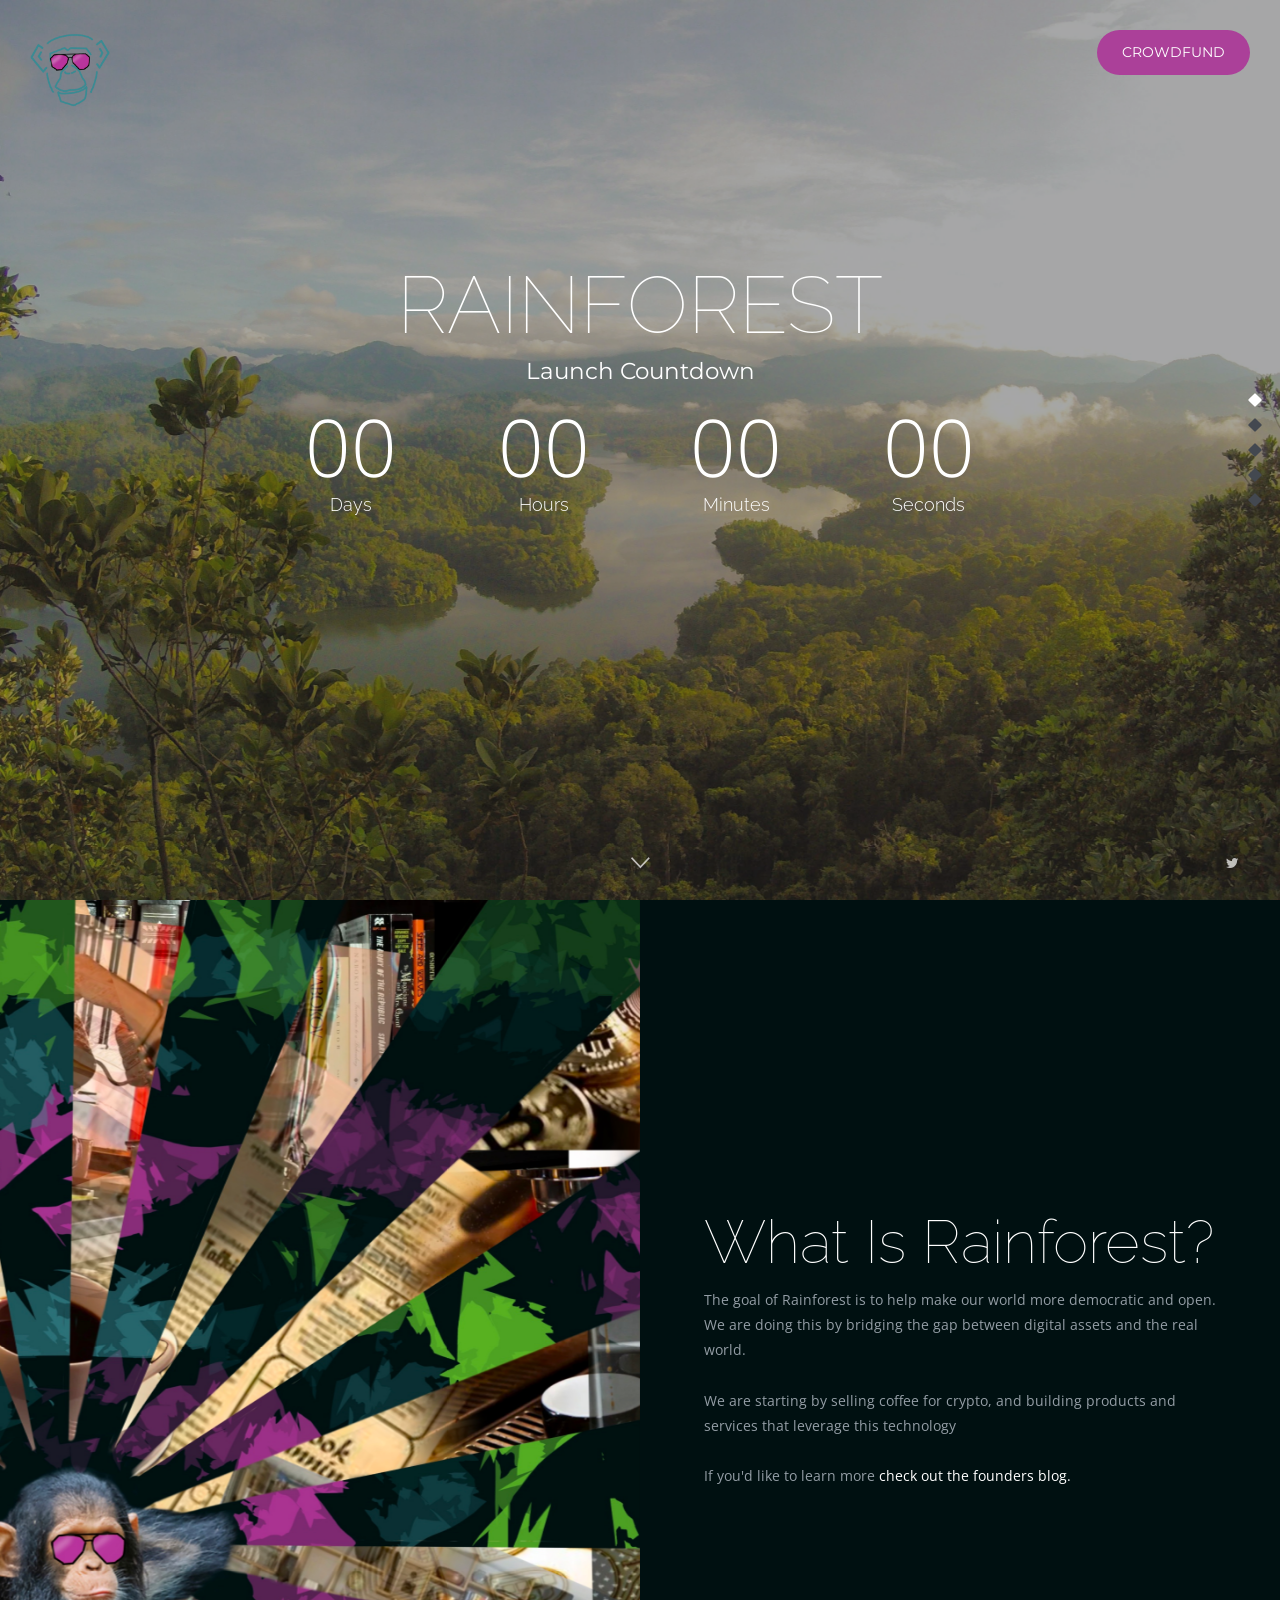
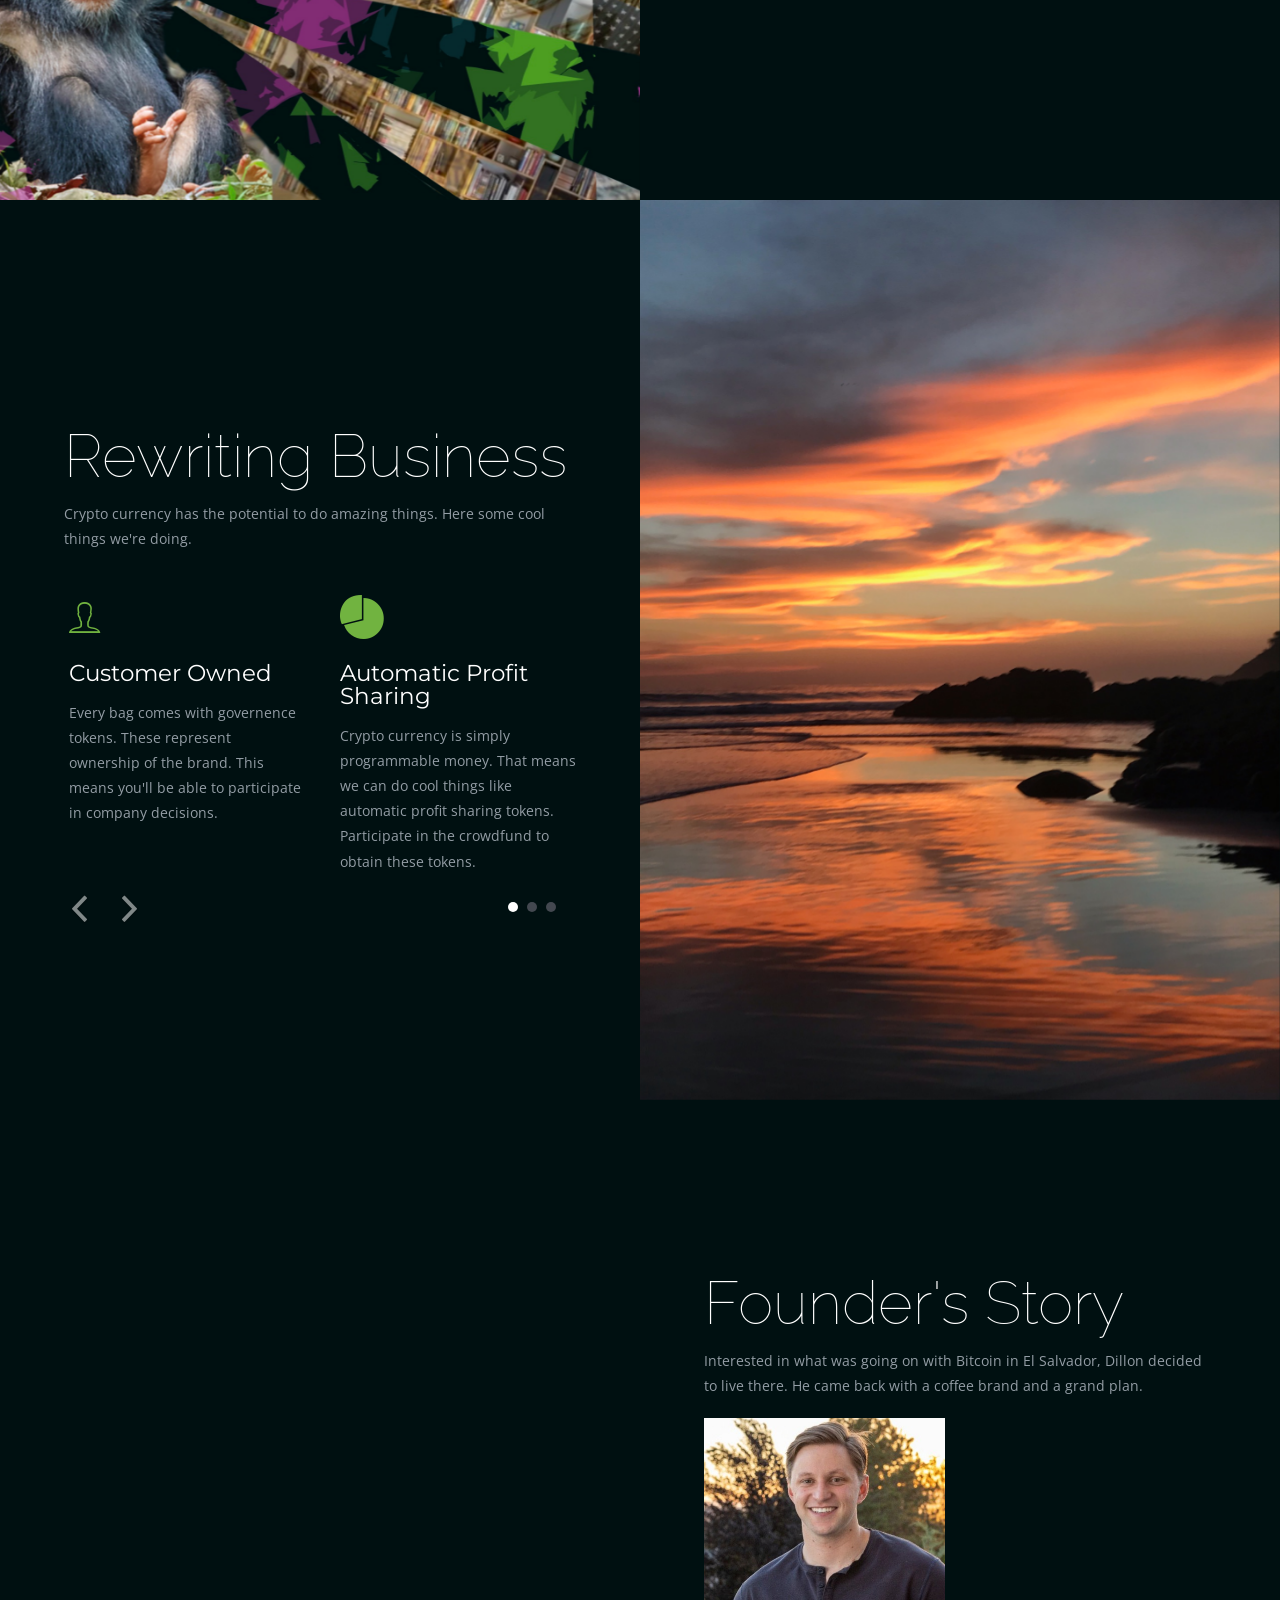
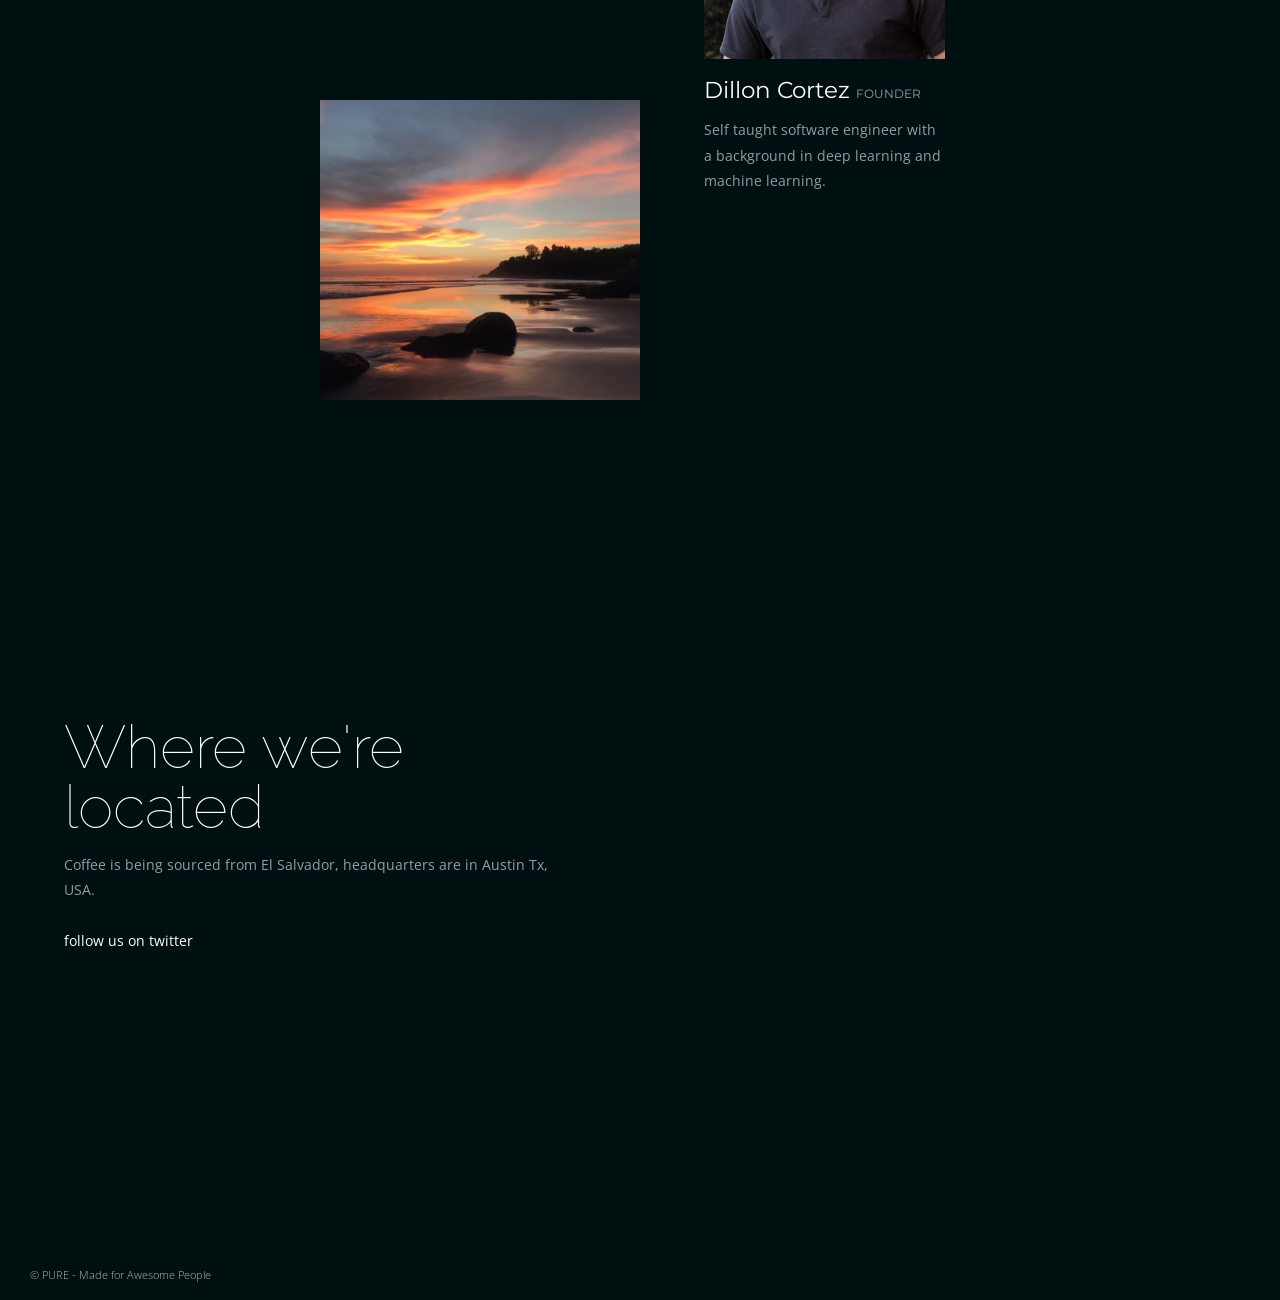
==== commit d5a6fb4c: "changes and stuff" ====
--- a/index.html
+++ b/index.html
@@ -464,8 +464,8 @@
 
 									<p>Self taught software engineer with a background in deep learning and machine learning.</p>
 
-									<a id="button-more" class="btn btn-secondary open-anim opacity-0">Blog</a>
-									<a id="button-more" class="btn btn-primary open-anim opacity-0">Crowdfund</a>
+									<a id="button-more" href="https://mirror.xyz/dill.eth" class="btn btn-secondary open-anim opacity-0">Blog</a>
+									<a id="button-more" href="" class="btn btn-primary open-anim opacity-0">Crowdfund</a>
 								</div>
 
 								<!-- 2 -->
@@ -496,67 +496,11 @@
 
 							<div class="left-center-part">
 
-								<h2>Stay Notified</h2>
-
-		                		<p class="subtitle">If you'd like to stay up to date on what we're doing, drop your email here or <a href="twitter.com/dill_eth">follow us on twitter</a></p>
-
-		                		<div class="row">
-
-				                    <div class="col-xs-12 col-sm-12 col-lg-12">
-
-				                        <!-- START - Contact Form -->
-				                        <form id="contact-form" name="contact-form" method="POST" data-name="Contact Form">
-
-				                            <div class="row">
-
-				                            	<!-- ! Anti-spam field ! Invisible for users, the major part of bots will write something in this field, then, they will be blocked and no spam in your inbox will come.  -->
-				                                <div class="col-xs-12 col-sm-12 col-lg-12 display-none">
-				                                    <div class="form-group">
-				                                        <input type="text" id="checking" class="form form-control" placeholder="Leave this field empty" onfocus="this.placeholder = ''" onblur="this.placeholder = 'Leave this field empty'" name="checking" data-name="Checking">
-				                                    </div>
-				                                </div>
-
-				                                <!-- Full name -->
-				                                <div class="col-xs-12 col-sm-6 col-lg-6">
-				                                    <div class="form-group">
-				                                        <input type="text" id="name" class="form form-control" placeholder="Name*" onfocus="this.placeholder = ''" onblur="this.placeholder = 'Name*'" name="name" data-name="Name" required>
-				                                    </div>
-				                                </div>
-
-				                                <!-- E-mail -->
-				                                <div class="col-xs-12 col-sm-6 col-lg-6">
-				                                    <div class="form-group">
-				                                        <input type="email" id="email" class="form form-control" placeholder="Email Address*" onfocus="this.placeholder = ''" onblur="this.placeholder = 'Email Address*'" name="email-address" data-name="Email Address" required>
-				                                    </div>
-				                                </div>
-
-				                                <!-- Message -->
-				                                <div class="col-xs-12 col-sm-12 col-lg-12">
-				                                    <div class="form-group">
-				                                        <textarea id="text-area" class="form textarea form-control" placeholder="We're also looking for talent. If you're interested, leave a note about what you do and drop a link to anything you have that showcases your talents. " onfocus="this.placeholder = ''" onblur="this.placeholder = 'Your message here*... 20 characters Min.'" name="message" data-name="Text Area" required></textarea>
-				                                    </div>
-				                                    <span class="sub-text">* Required fields</span>
-				                                </div>
-
-				                            </div>
-
-				                            <!-- Form submission -->
-				                            <button type="submit" id="valid-form" class="btn btn-primary">Subscribe</button>
-
-				                        </form>
-				                        <!-- END - Contact Form -->
-
-				                        <!-- START - Answer for the contact form is displayed in the next div, do not remove it. -->
-				                        <div id="block-answer">
-
-				                            <div id="answer"></div>
-
-				                        </div>
-				                        <!-- END - Answer... -->
-
-				                    </div>
-
-		               			</div>
+								<h2>Where we're located</h2>
+
+		                		<p class="subtitle">Coffee is being sourced from El Salvador, headquarters are in Austin Tx, USA.
+													<br/><br/><a href="twitter.com/RainforestArmy">follow us on twitter</a></p>
+
 
 								<p class="copyright">© PURE - Made for Awesome People</p>
 
@@ -636,7 +580,7 @@
 
 			</div>
 
-			<p class="spam-news"><i class="fa fa-lock"></i> We hate spam just as much as you do. Your email will stay secret.</p>
+			<!-- <p class="spam-news"><i class="fa fa-lock"></i> We hate spam just as much as you do. Your email will stay secret.</p> -->
 
 		</div>
 		<!-- +++ END - Newsletter panel +++ -->
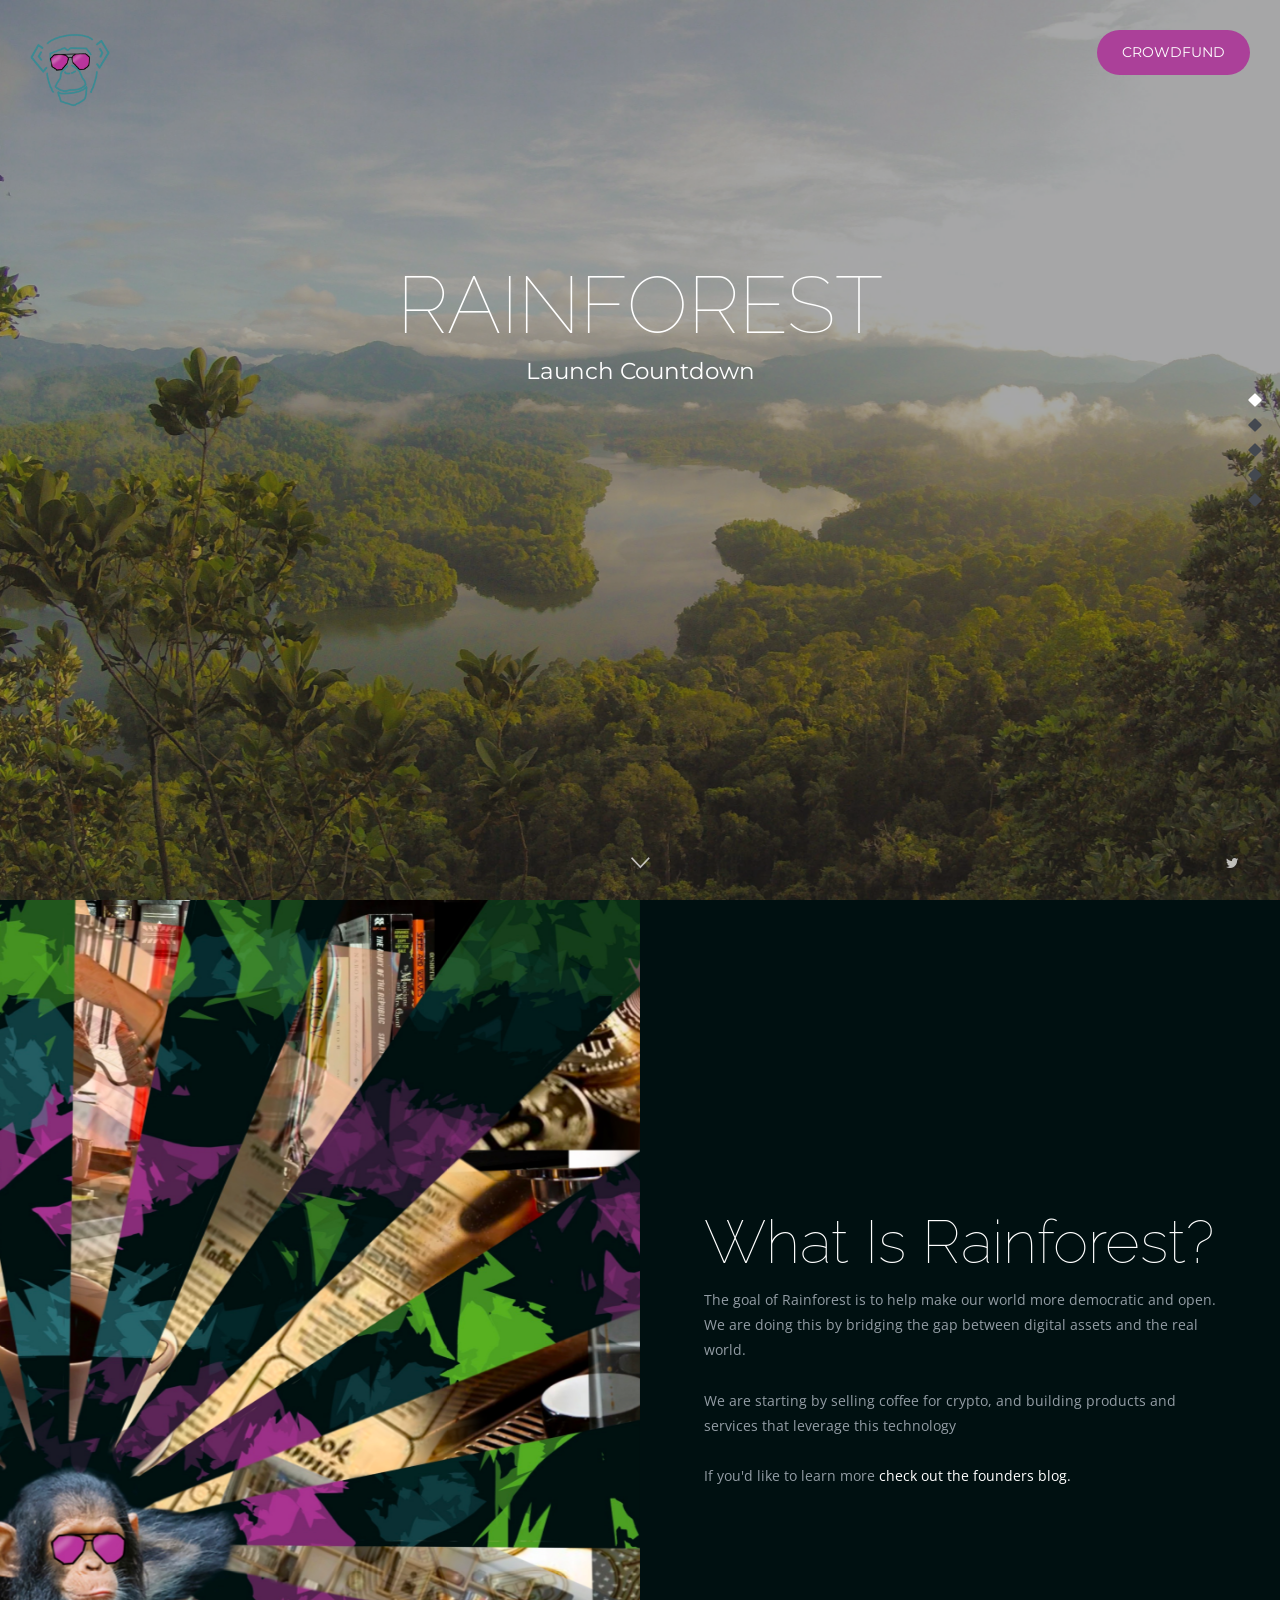
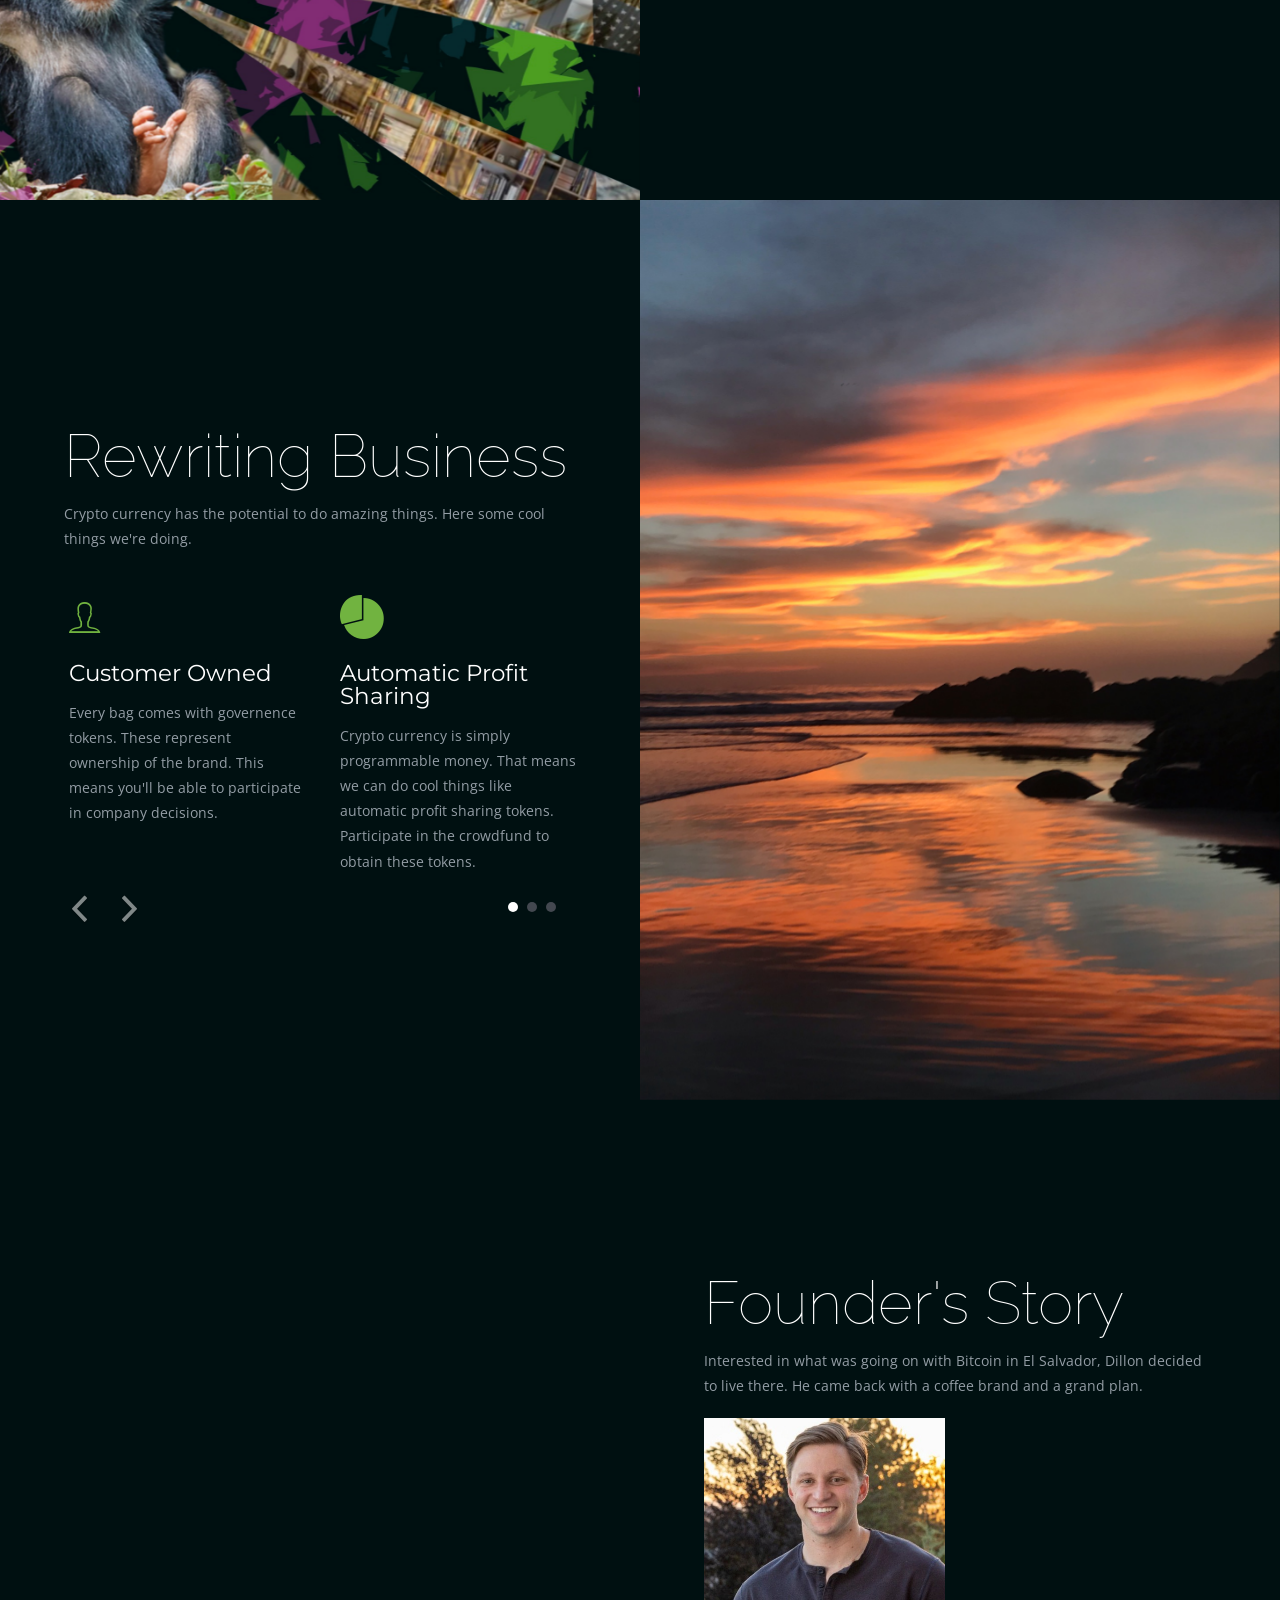
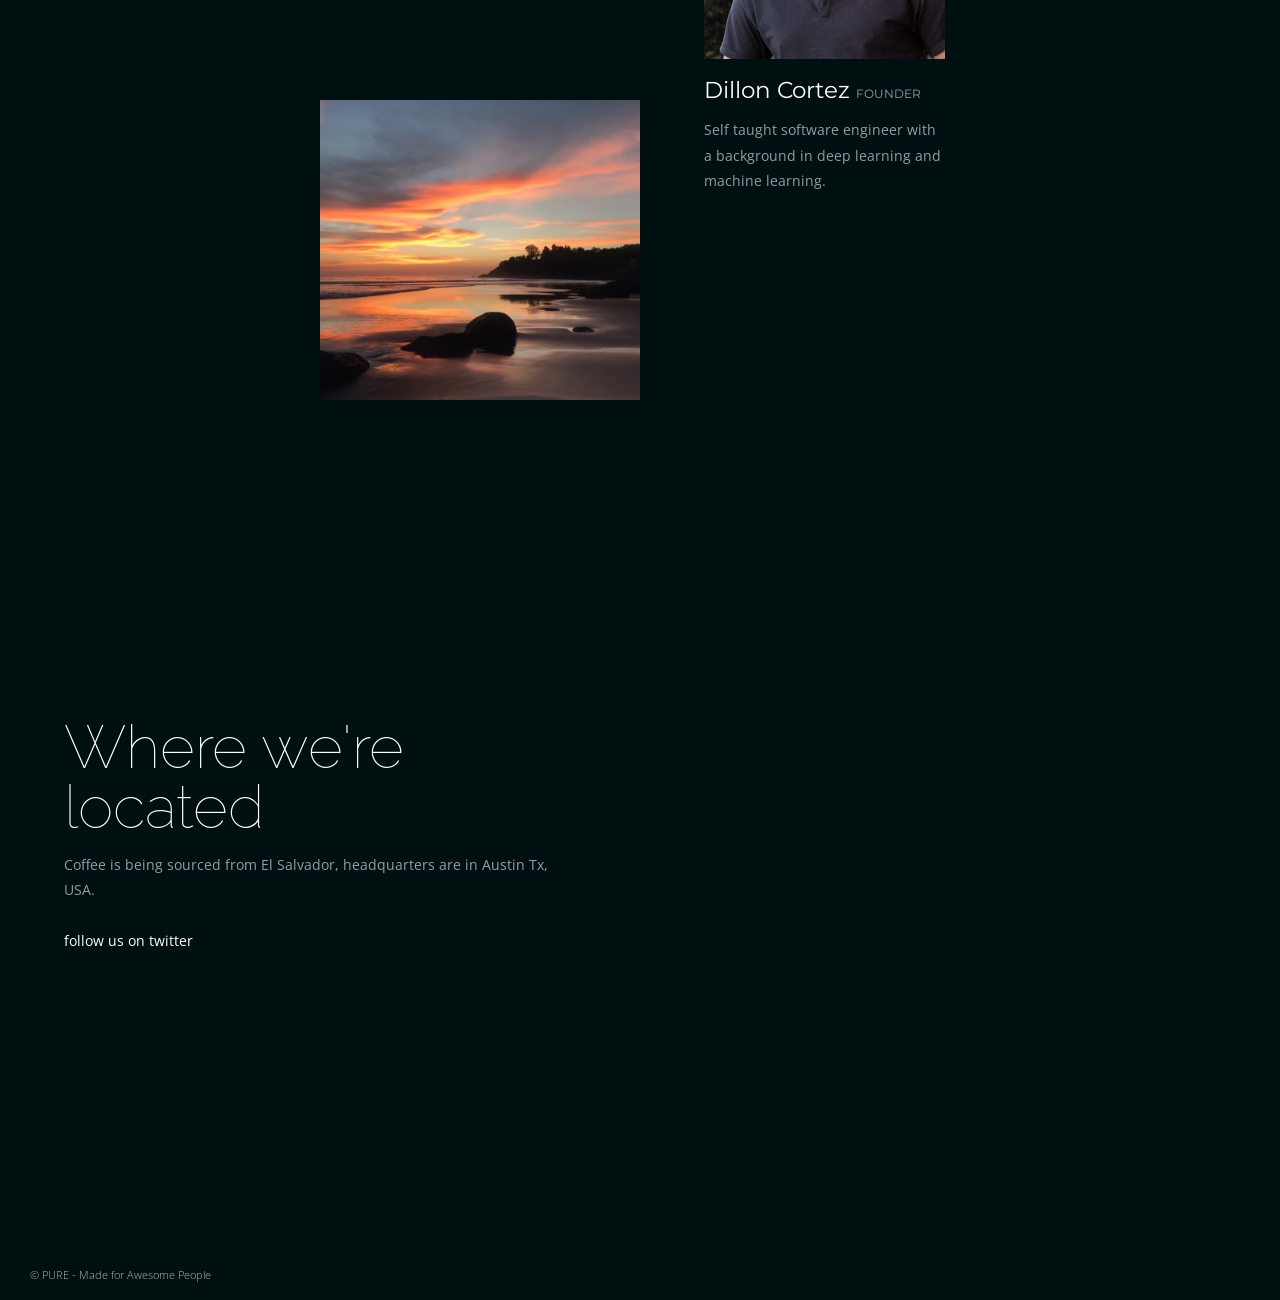
==== commit 174a0164: "https" ====
--- a/index.html
+++ b/index.html
@@ -286,10 +286,10 @@
 
 		        	<div class="col-xs-12 col-sm-6 col-lg-6 split-section no-padding">
 
-			            <div class="portfolio my-gallery" itemscope itemtype="http://schema.org/ImageGallery">
+			            <div class="portfolio my-gallery" itemscope itemtype="https://schema.org/ImageGallery">
 
 			                <!-- 1 -->
-			                <figure class="col-xs-12 col-sm-6 col-lg-6" itemprop="associatedMedia" itemscope itemtype="http://schema.org/ImageObject">
+			                <figure class="col-xs-12 col-sm-6 col-lg-6" itemprop="associatedMedia" itemscope itemtype="https://schema.org/ImageObject">
 
 			                    <a href="img/coffee-ride.jpeg" class="gallery-link small" data-image="img/coffee-ride.jpeg" itemprop="contentUrl" data-size="1920x1280">
 
@@ -312,7 +312,7 @@
 			                </figure>
 
 			                <!-- 2 -->
-			                <figure class="col-xs-12 col-sm-6 col-lg-6" itemprop="associatedMedia" itemscope itemtype="http://schema.org/ImageObject">
+			                <figure class="col-xs-12 col-sm-6 col-lg-6" itemprop="associatedMedia" itemscope itemtype="https://schema.org/ImageObject">
 
 			                    <a href="img/coffee-explanation.jpeg" class="gallery-link small" data-image="img/coffee-explanation.jpeg" itemprop="contentUrl" data-size="1920x1280">
 
@@ -335,7 +335,7 @@
 			                </figure>
 
 			                <!-- 3 -->
-			                <figure class="col-xs-12 col-sm-6 col-lg-6" itemprop="associatedMedia" itemscope itemtype="http://schema.org/ImageObject">
+			                <figure class="col-xs-12 col-sm-6 col-lg-6" itemprop="associatedMedia" itemscope itemtype="https://schema.org/ImageObject">
 
 			                    <a href="img/ojo-de-agua.jpeg" class="gallery-link small" data-image="img/ojo-de-agua.jpeg" itemprop="contentUrl" data-size="1920x1280">
 
@@ -358,7 +358,7 @@
 			                </figure>
 
 			                <!-- 4 -->
-			                <figure class="col-xs-12 col-sm-6 col-lg-6" itemprop="associatedMedia" itemscope itemtype="http://schema.org/ImageObject">
+			                <figure class="col-xs-12 col-sm-6 col-lg-6" itemprop="associatedMedia" itemscope itemtype="https://schema.org/ImageObject">
 
 			                    <a href="img/coffee-explanation-2.jpeg" class="gallery-link small" data-image="img/coffee-explanation-2.jpeg" itemprop="contentUrl" data-size="1920x1280">
 
@@ -381,7 +381,7 @@
 			                </figure>
 
 			                <!-- 5 -->
-			                <figure class="col-xs-12 col-sm-6 col-lg-6" itemprop="associatedMedia" itemscope itemtype="http://schema.org/ImageObject">
+			                <figure class="col-xs-12 col-sm-6 col-lg-6" itemprop="associatedMedia" itemscope itemtype="https://schema.org/ImageObject">
 
 			                    <a href="img/the-town.jpeg" class="gallery-link small" data-image="img/the-town.jpeg" itemprop="contentUrl" data-size="1920x1280">
 
@@ -404,7 +404,7 @@
 			                </figure>
 
 			                <!-- 6 -->
-			                <figure class="col-xs-12 col-sm-6 col-lg-6" itemprop="associatedMedia" itemscope itemtype="http://schema.org/ImageObject">
+			                <figure class="col-xs-12 col-sm-6 col-lg-6" itemprop="associatedMedia" itemscope itemtype="https://schema.org/ImageObject">
 
 			                    <a href="img/sunset-2.jpg" class="gallery-link small" data-image="img/sunset-2.jpg" itemprop="contentUrl" data-size="1920x1280">
 
@@ -693,7 +693,7 @@
         <script src="js/vegas.js"></script>
 
 		<!-- Google Maps API and Skin -->
-		<script src="http://maps.google.com/maps/api/js"></script>
+		<script src="https://maps.google.com/maps/api/js"></script>
 		<script src="js/map.js"></script>
 
 		<!-- PhotoSwipe Core JS file -->
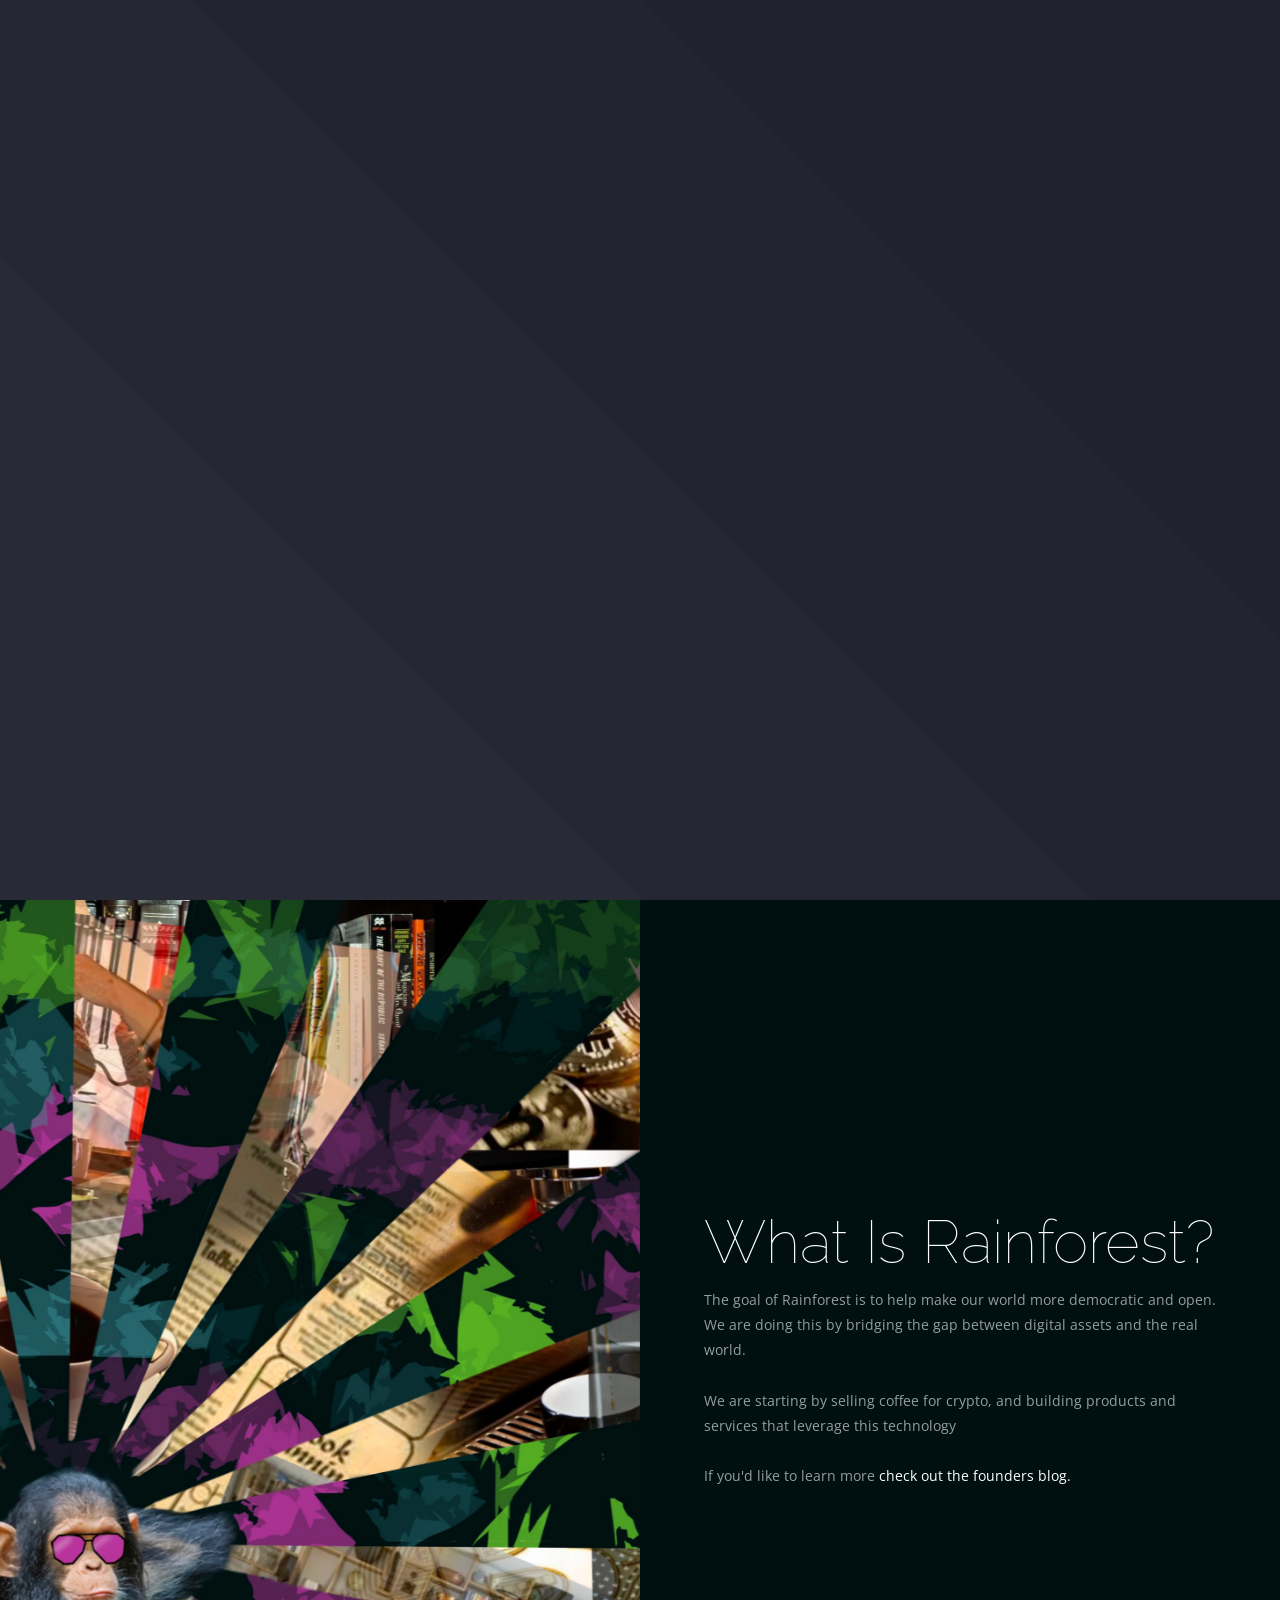
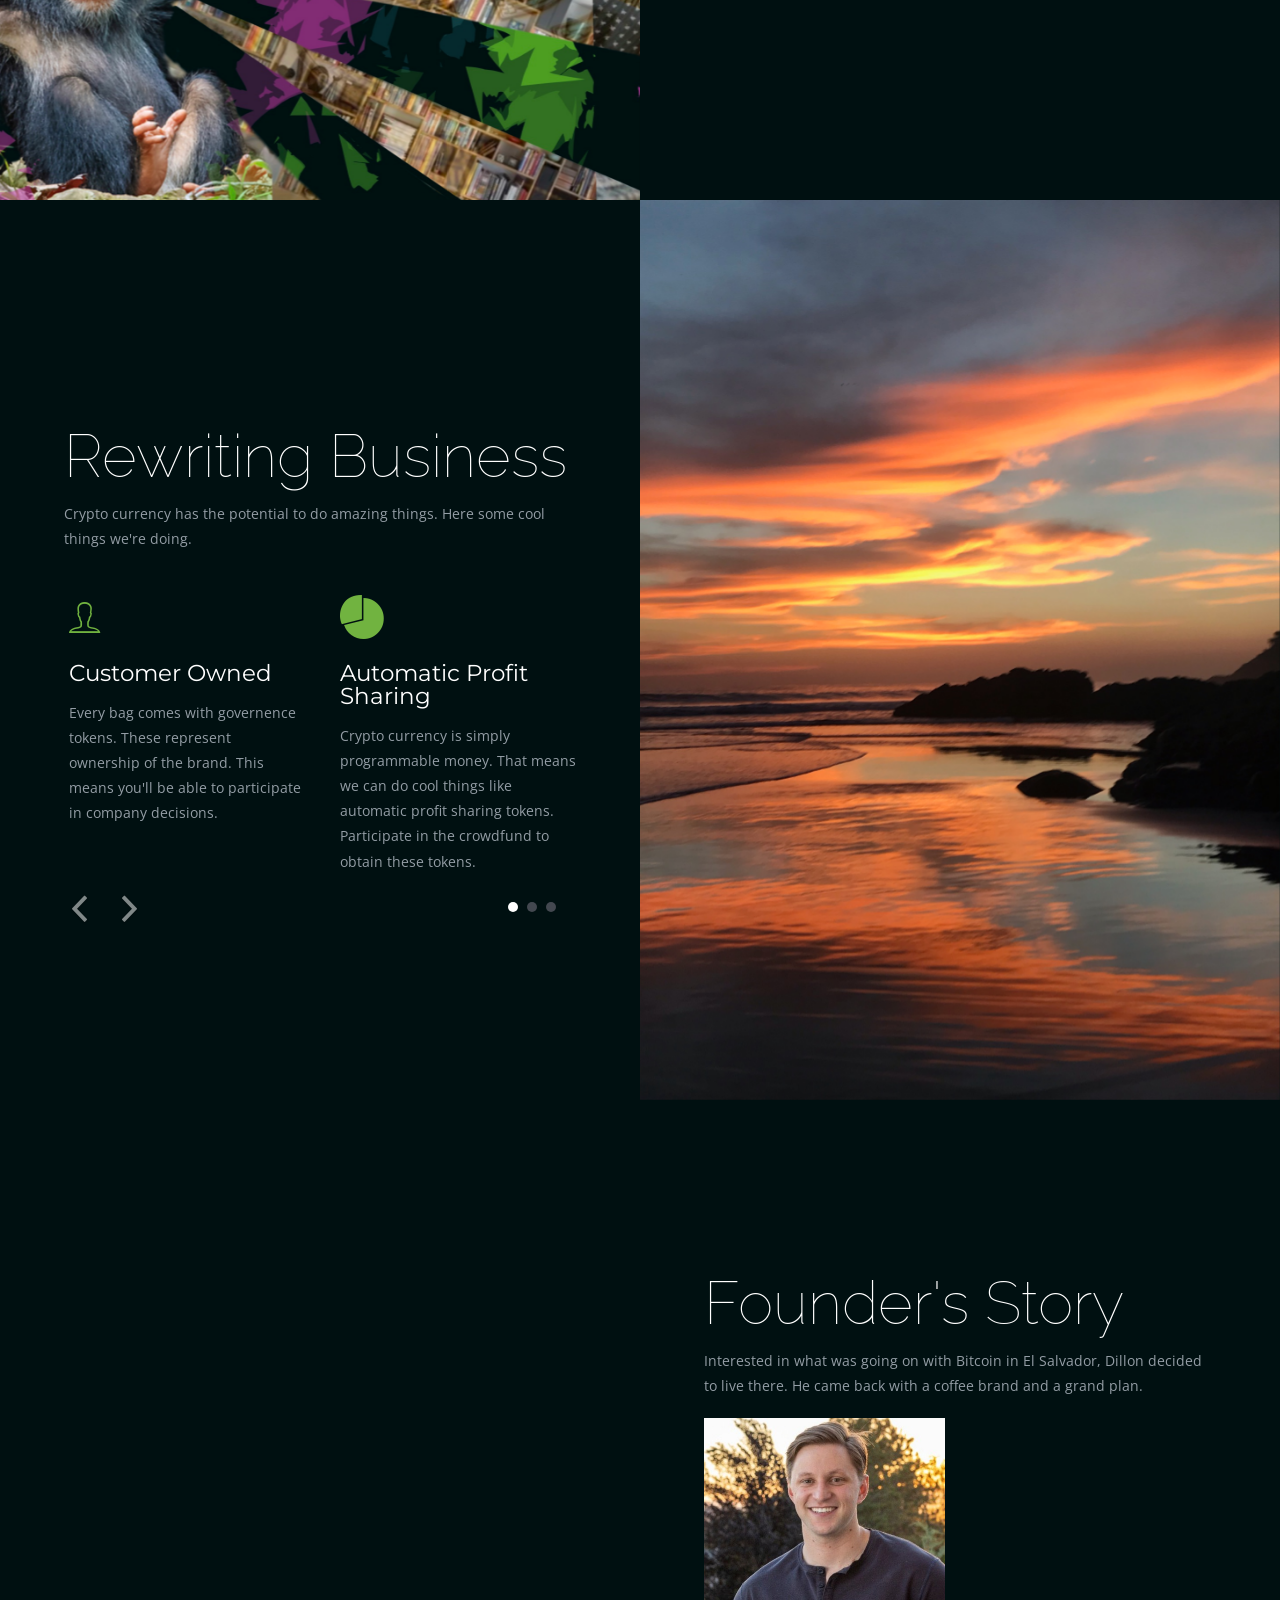
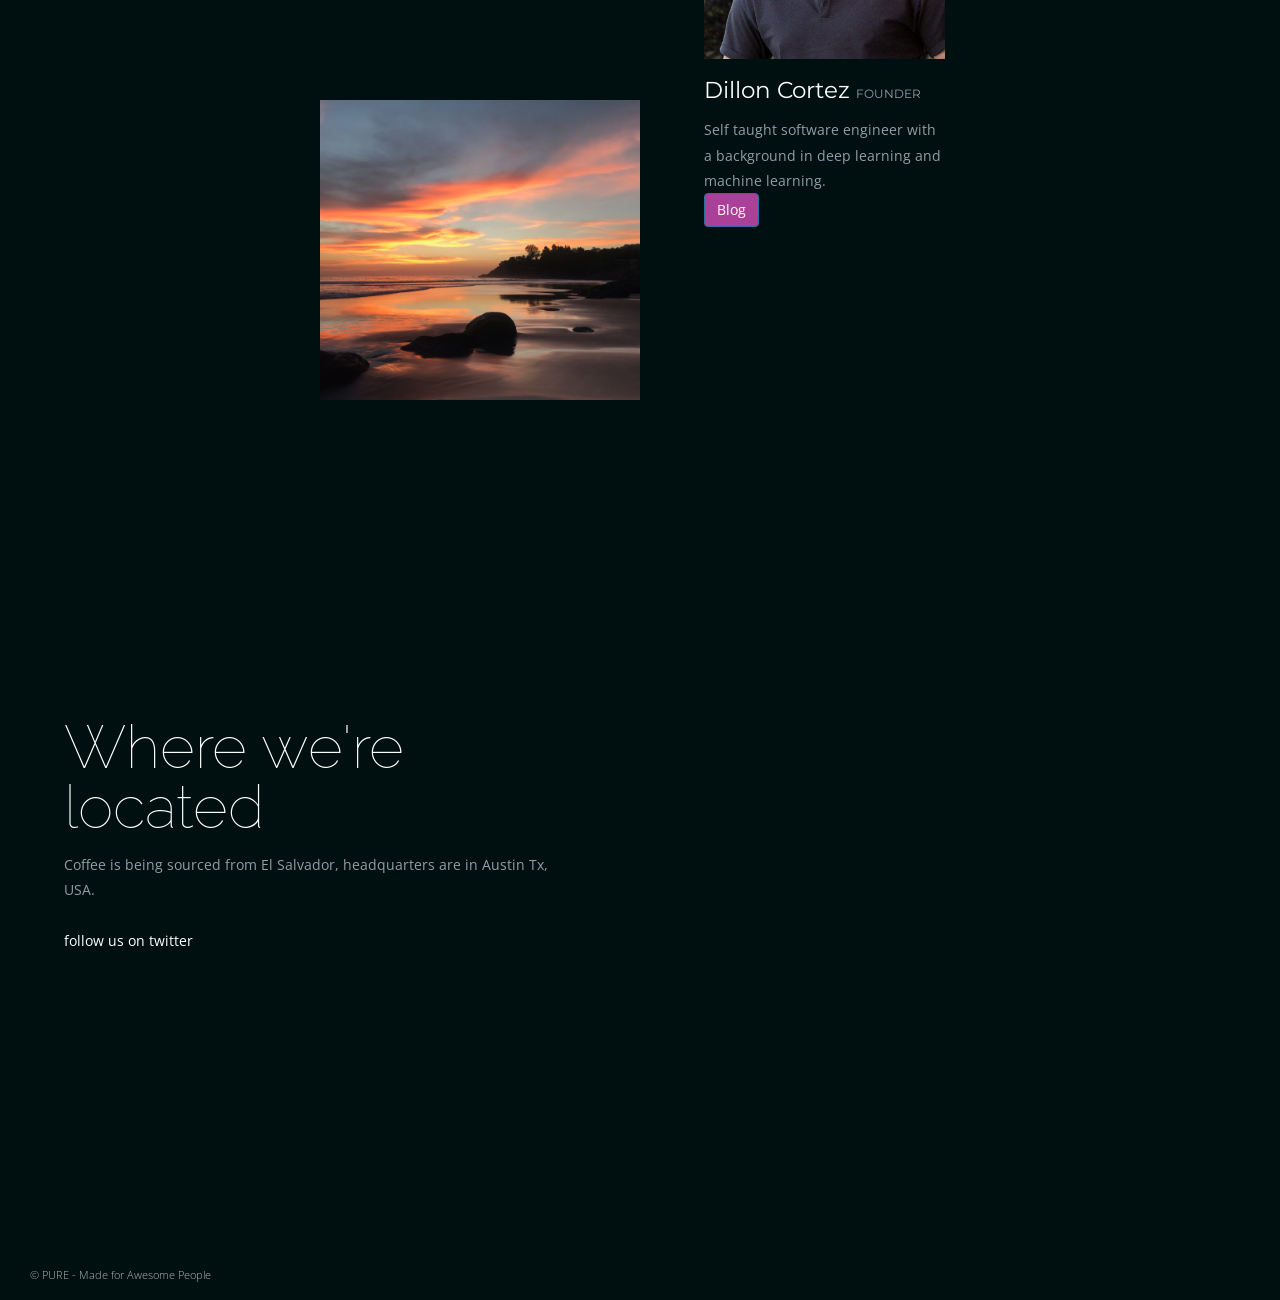
==== commit 927aed9b: "updated o reflect crowdfud launch" ====
--- a/index.html
+++ b/index.html
@@ -42,7 +42,7 @@
 				<!-- Your logo -->
 				<img src="img/Logo-square.png" alt="" class="loading-logo" />
 
-				<span class="loading-text">Loading from the space</span>
+				<span class="loading-text">Loading The Forest</span>
 
 				<span class="load">
 					<span class="loading-dot"></span>
@@ -71,7 +71,7 @@
 				<div class="intro">
 
 					<h1>Rainforest</h1>
-					<h3>Launch Countdown</h3>
+					<h3>Crowdfund Countdown</h3>
 					<!-- Countdown, set up your end date at the very bottom of this file -->
 					<div id="clock" class="container open-anim opacity-0"></div>
 
@@ -79,7 +79,9 @@
 					<h4 class="open-anim opacity-0">Contribute to the crowdfund before launch to get profit sharing tokens.</h4>
 
 					<!-- Line 1695 in js/jquery.fullpage.js is the place to select the anchor scrolling to the section of your choice -->
-					<a id="button-more" class="light-btn open-anim opacity-0">Contribute</a>
+					<!-- <a id="button-more" class="light-btn open-anim opacity-0">Contribute</a> -->
+					<a id="button-more" href="https://twitter.com/RainforestArmy" class="light-btn open-anim opacity-0">Join Our Twiter</a>
+
 
 				</div>
 
@@ -464,8 +466,8 @@
 
 									<p>Self taught software engineer with a background in deep learning and machine learning.</p>
 
-									<a id="button-more" href="https://mirror.xyz/dill.eth" class="btn btn-secondary open-anim opacity-0">Blog</a>
-									<a id="button-more" href="" class="btn btn-primary open-anim opacity-0">Crowdfund</a>
+									<a id="button-more" class="btn btn-primary" href="https://mirror.xyz/dill.eth" class="btn btn-secondary open-anim opacity-0">Blog</a>
+									<!-- <a id="button-more" href="" class="btn btn-primary open-anim opacity-0">Crowdfund</a> -->
 								</div>
 
 								<!-- 2 -->
@@ -499,7 +501,7 @@
 								<h2>Where we're located</h2>
 
 		                		<p class="subtitle">Coffee is being sourced from El Salvador, headquarters are in Austin Tx, USA.
-													<br/><br/><a href="twitter.com/RainforestArmy">follow us on twitter</a></p>
+													<br/><br/><a href="https://twitter.com/RainforestArmy">follow us on twitter</a></p>
 
 
 								<p class="copyright">© PURE - Made for Awesome People</p>
@@ -536,8 +538,9 @@
 				<!-- Your logo -->
         		<img src="img/Logo-square.png" alt="" class="brand-logo" />
 
-                <p class="subtitle">Contribute to the crowdfund on juicebox before launch on the 14th of March. <strong>20% of all profits go to crowd loan contributors.</strong> Every token you obtain will give you passive income.</p>
-
+                <p class="subtitle">Contribute to the crowdfund on juicebox before launch. <strong>20% of all profits go to crowd loan contributors.</strong> Every token you obtain will give you passive income.</p>
+
+								<p>The earlier you contribute, the more tokens you'll receive! Follow us on twitter to stay updated</p>
                 <!-- START - Newsletter Form -->
 				<div id="subscribe">
 
@@ -554,7 +557,8 @@
 	                        	<i class="fa fa-spinner opacity-0"></i>
 
 	                            <!-- Button -->
-	                            <a href="https://juicebox.money"><button class="btn btn-lg btn-primary submit">Ape Into It</button></a>
+	                            <a href="https://juicebox.money"><button class="btn btn-lg btn-primary submit">Go To Twitter</button></a>
+	                            <!-- <a href="https://juicebox.money"><button class="btn btn-lg btn-primary submit">Ape Into It</button></a> -->
 
 	                            <!-- <div class="clear"></div> -->
 
@@ -710,7 +714,7 @@
 
 		<script>
 		// Set up your end date just below
-		$('#clock').countdown('2022/03/15 15:30:30', function(event) {
+		$('#clock').countdown('2022/02/28 0:0:0', function(event) {
 
 			var $this = $(this).html(event.strftime(''
 			+ '<div class="col-xs-6 col-sm-3 col-lg-3">%D<span>Days</span></div> '
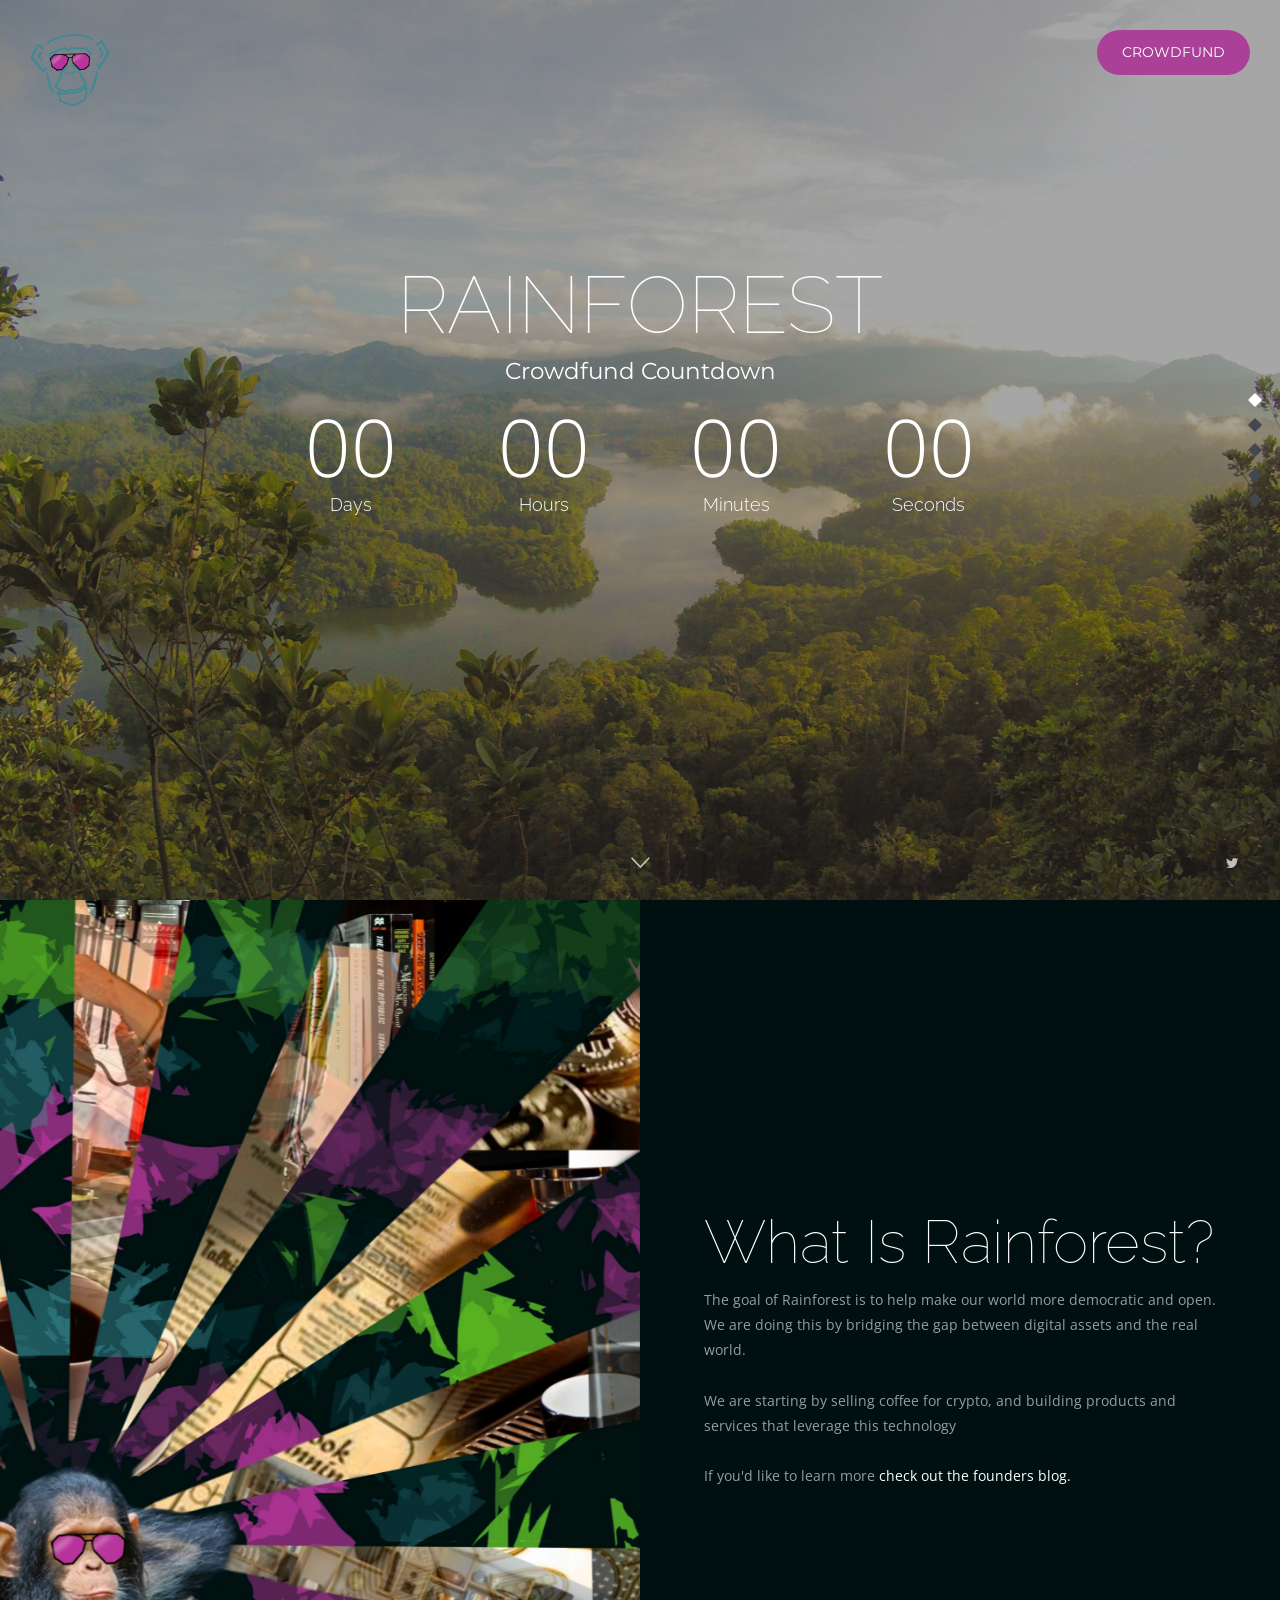
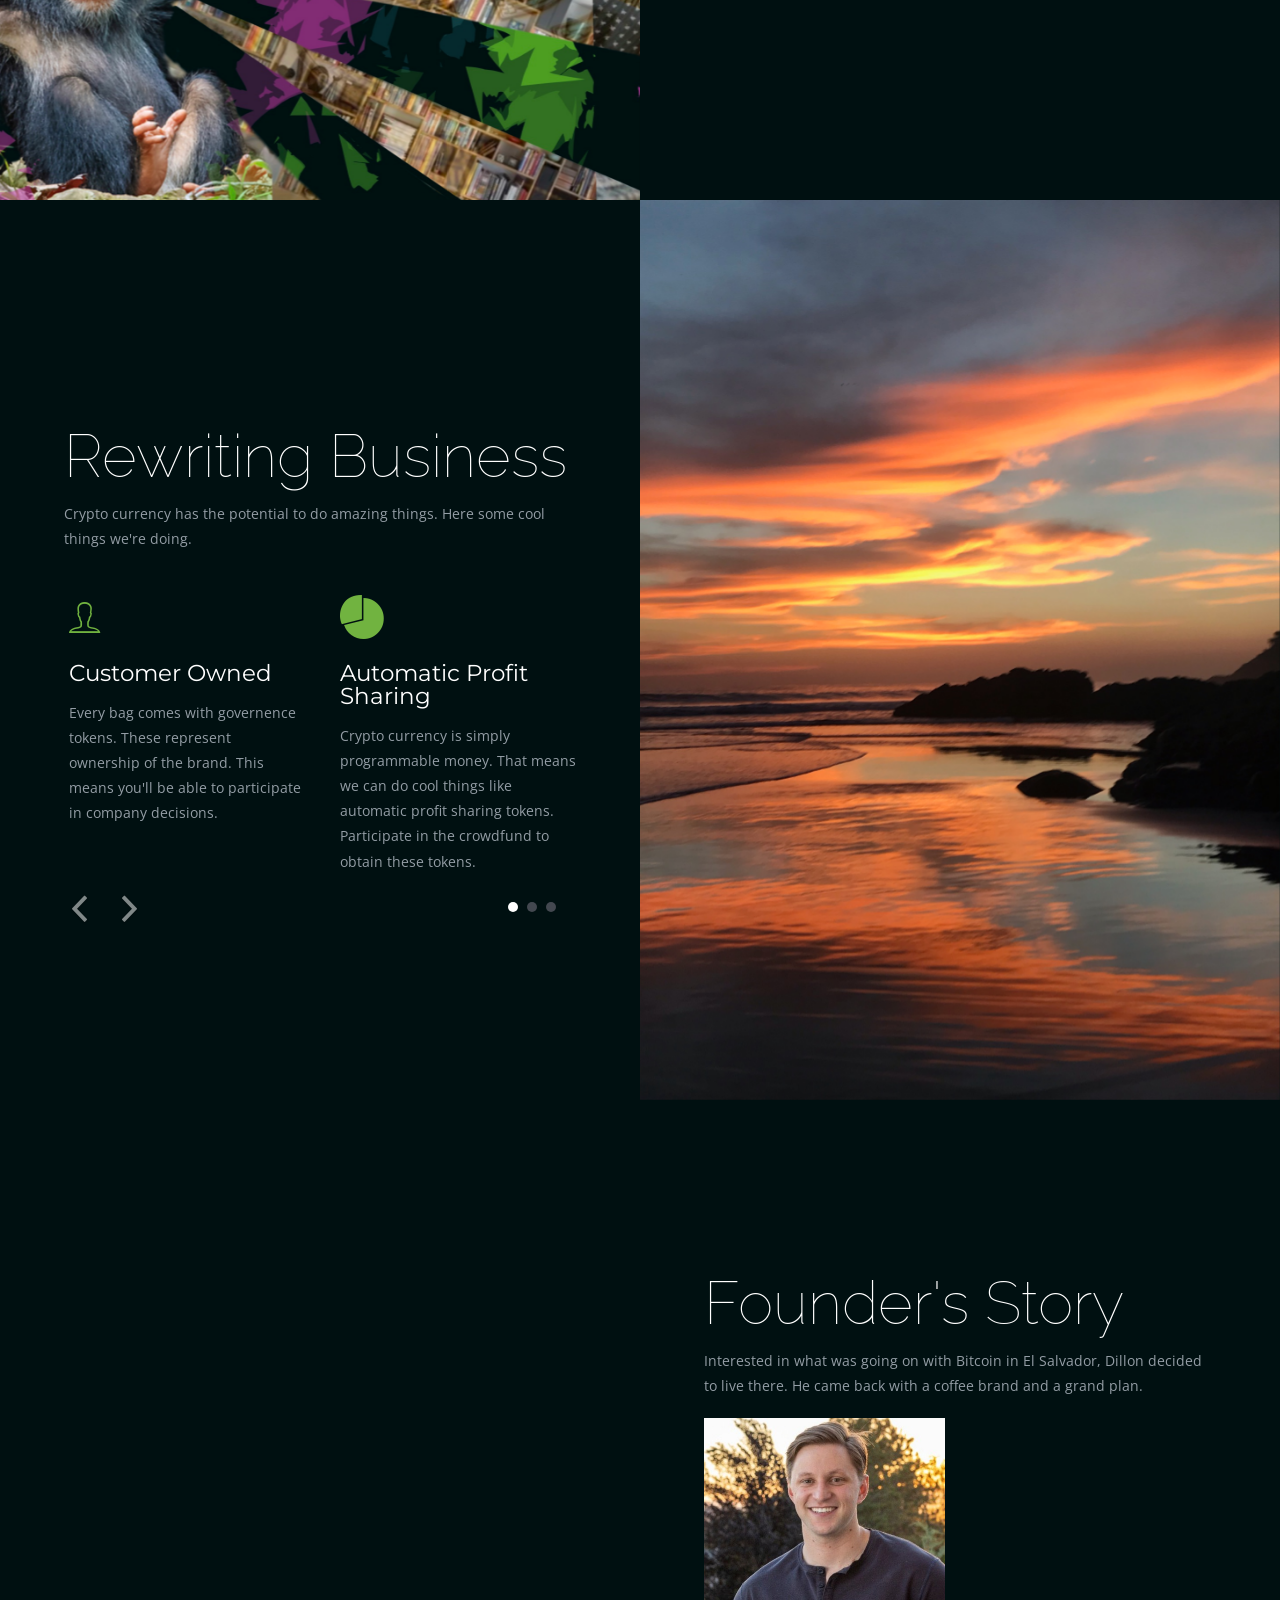
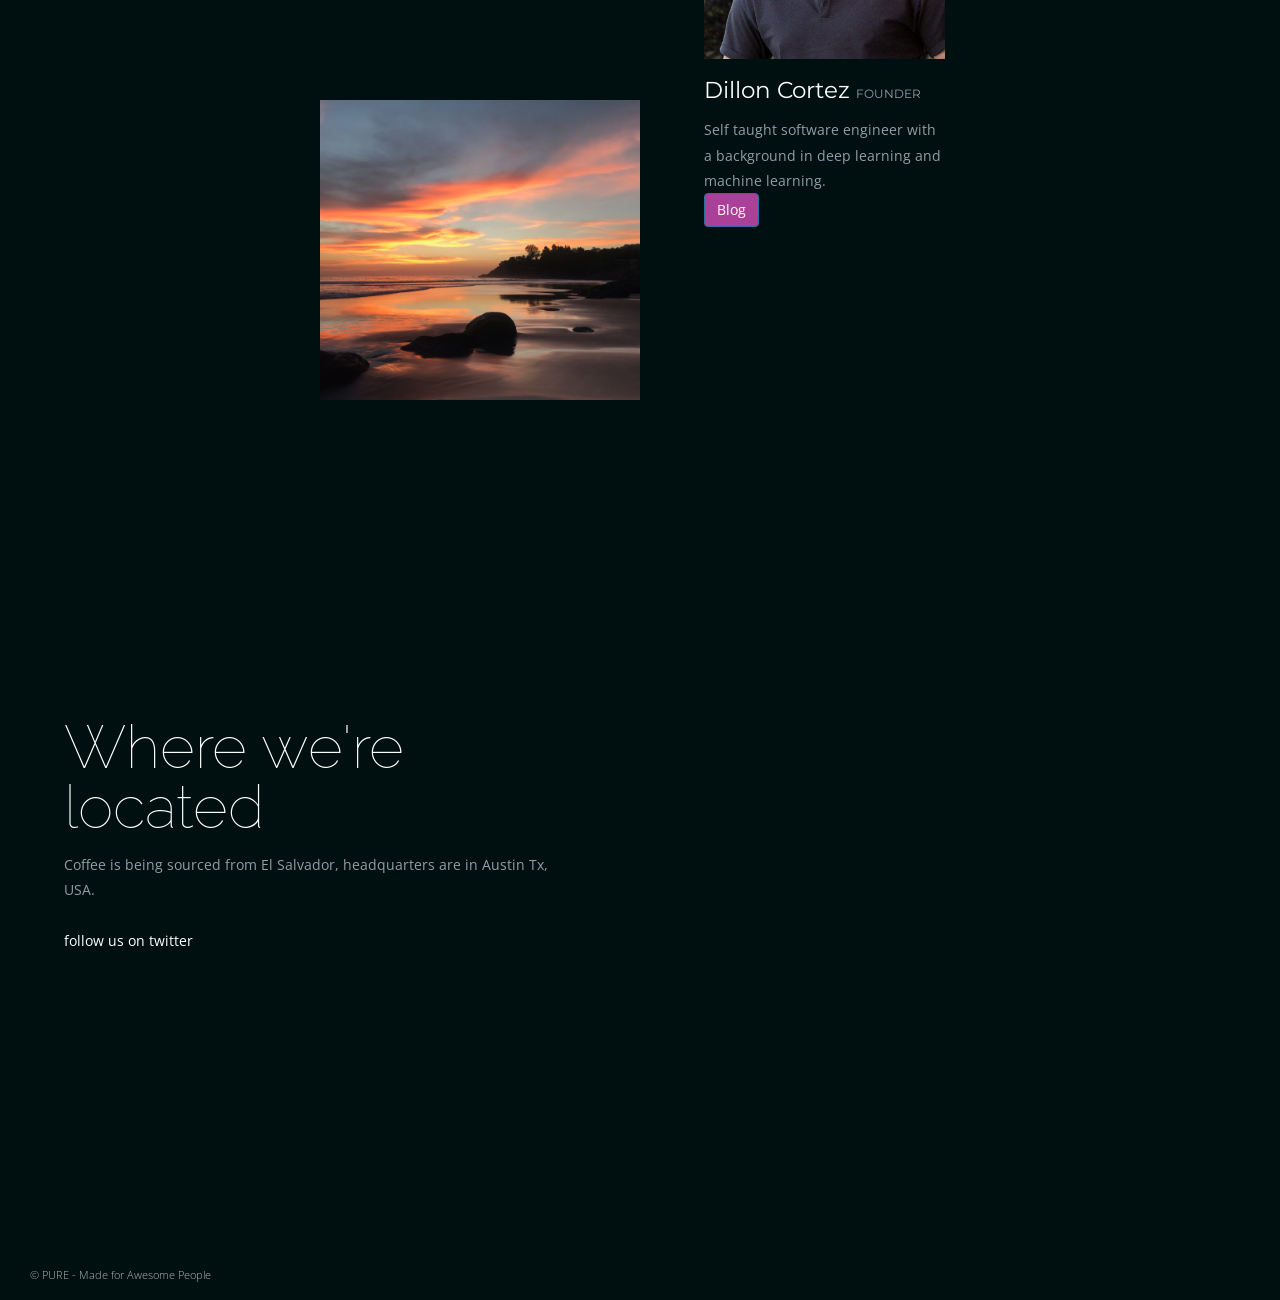
==== commit df35e44f: "description change" ====
--- a/index.html
+++ b/index.html
@@ -12,7 +12,7 @@
 	<head>
 		<meta charset="utf-8">
 		<title>Rainforest</title>
-		<meta name="description" content="The description should optimally be between 150-160 characters.">
+		<meta name="description" content="Defi For The Physical World">
         <meta name="viewport" content="width=device-width, initial-scale=1.0">
         <meta name="author" content="ThemeHelite">
 
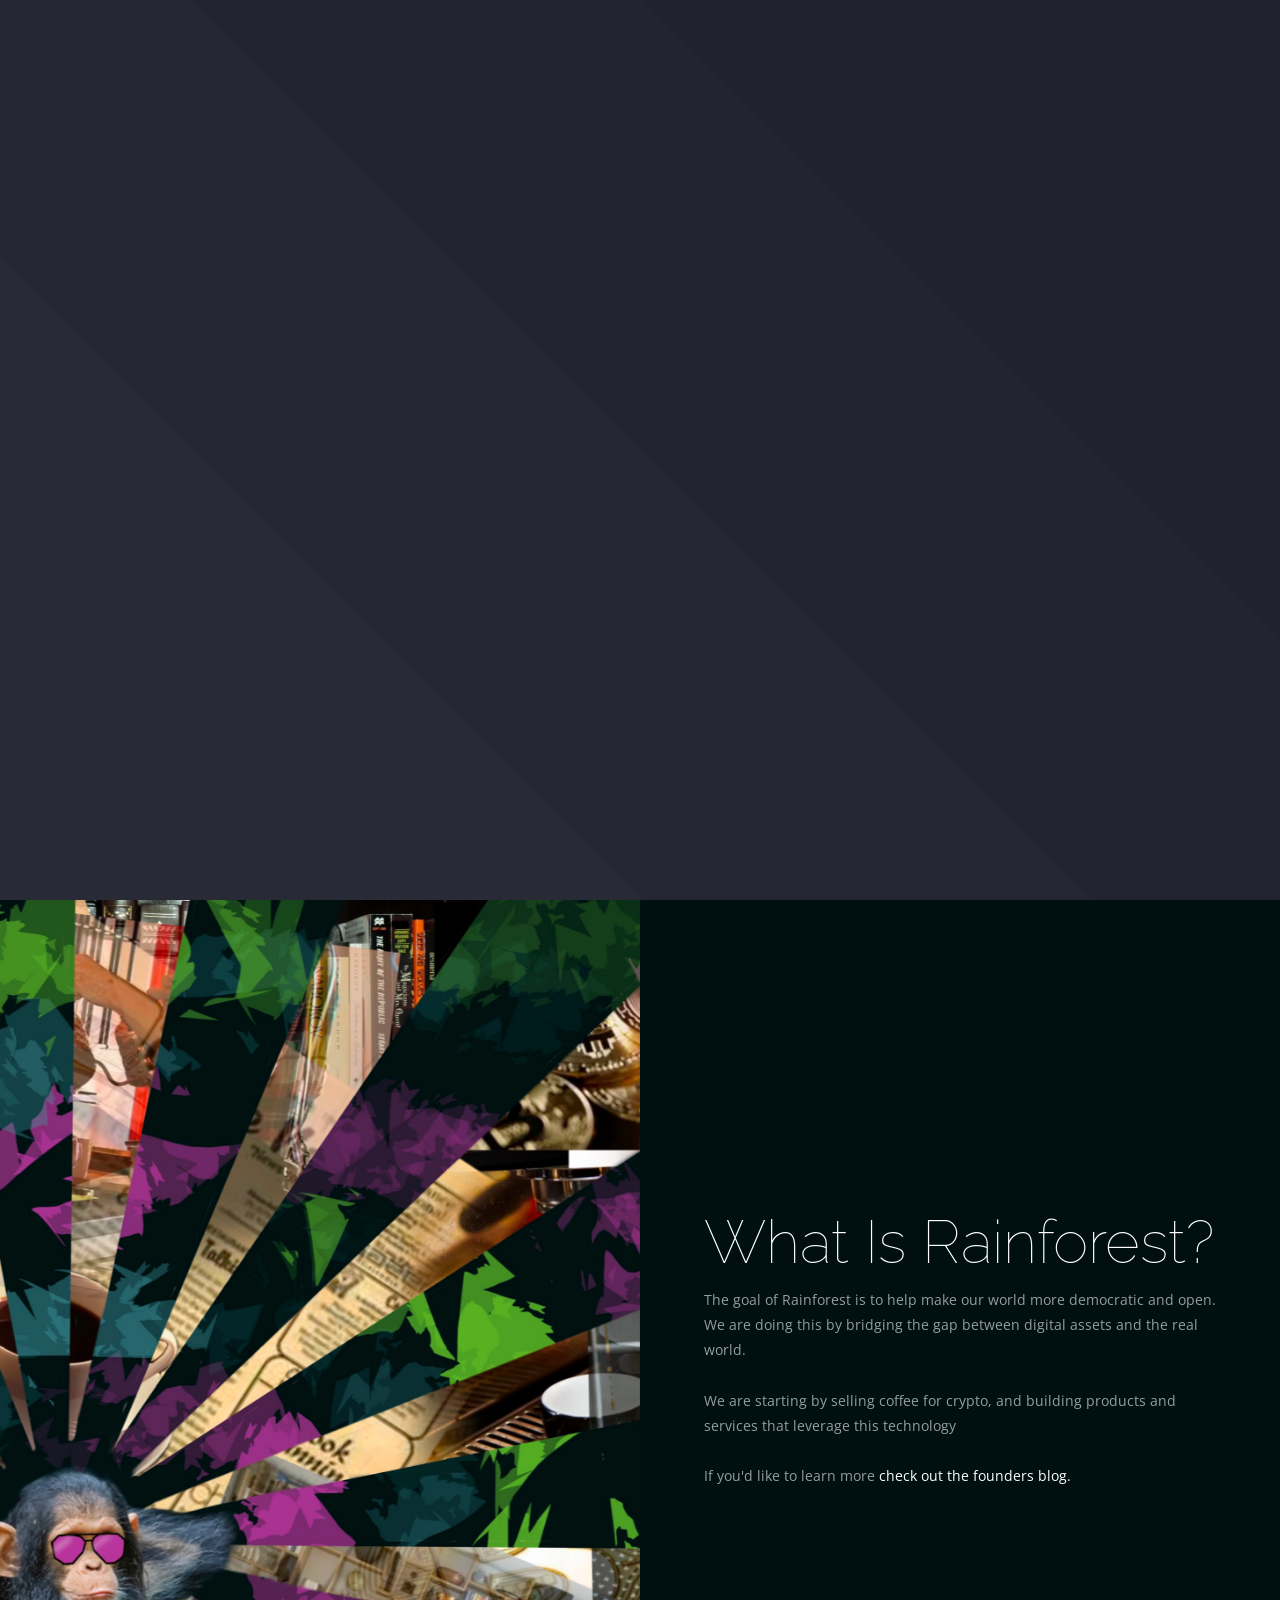
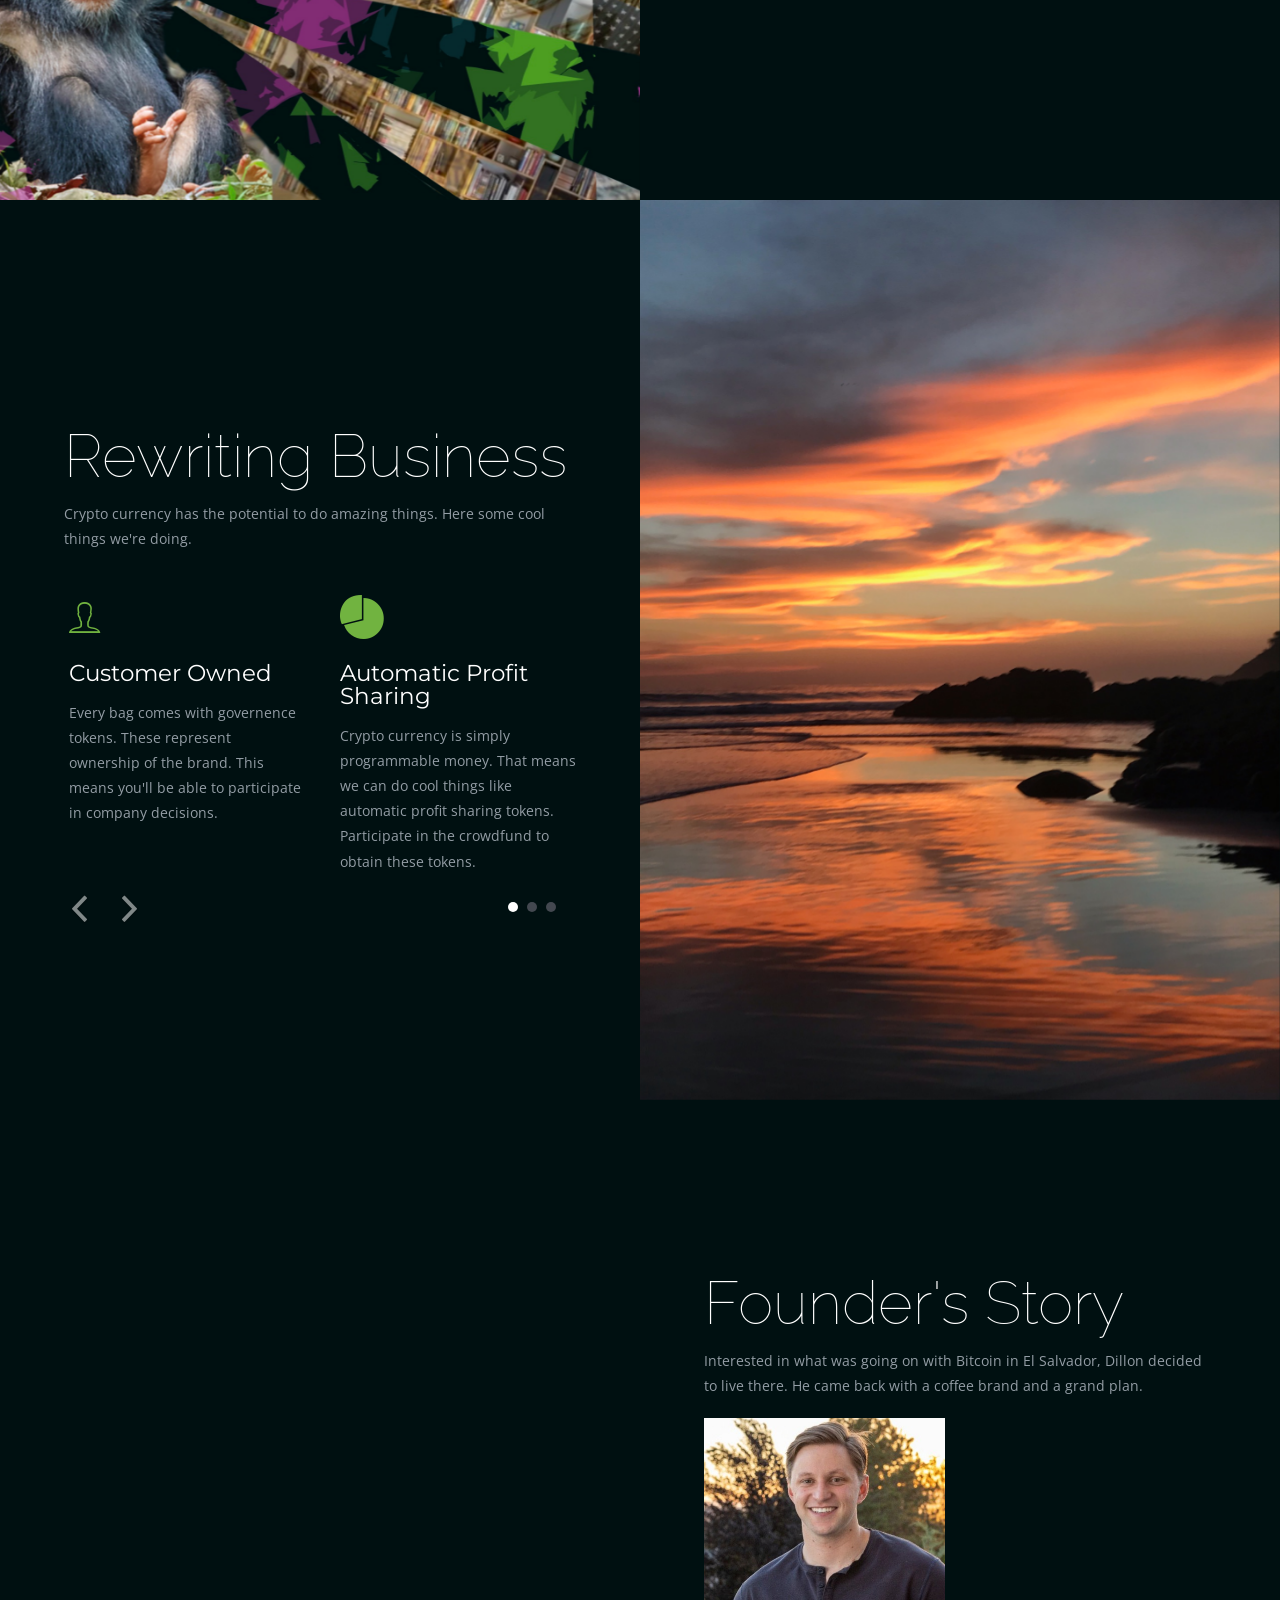
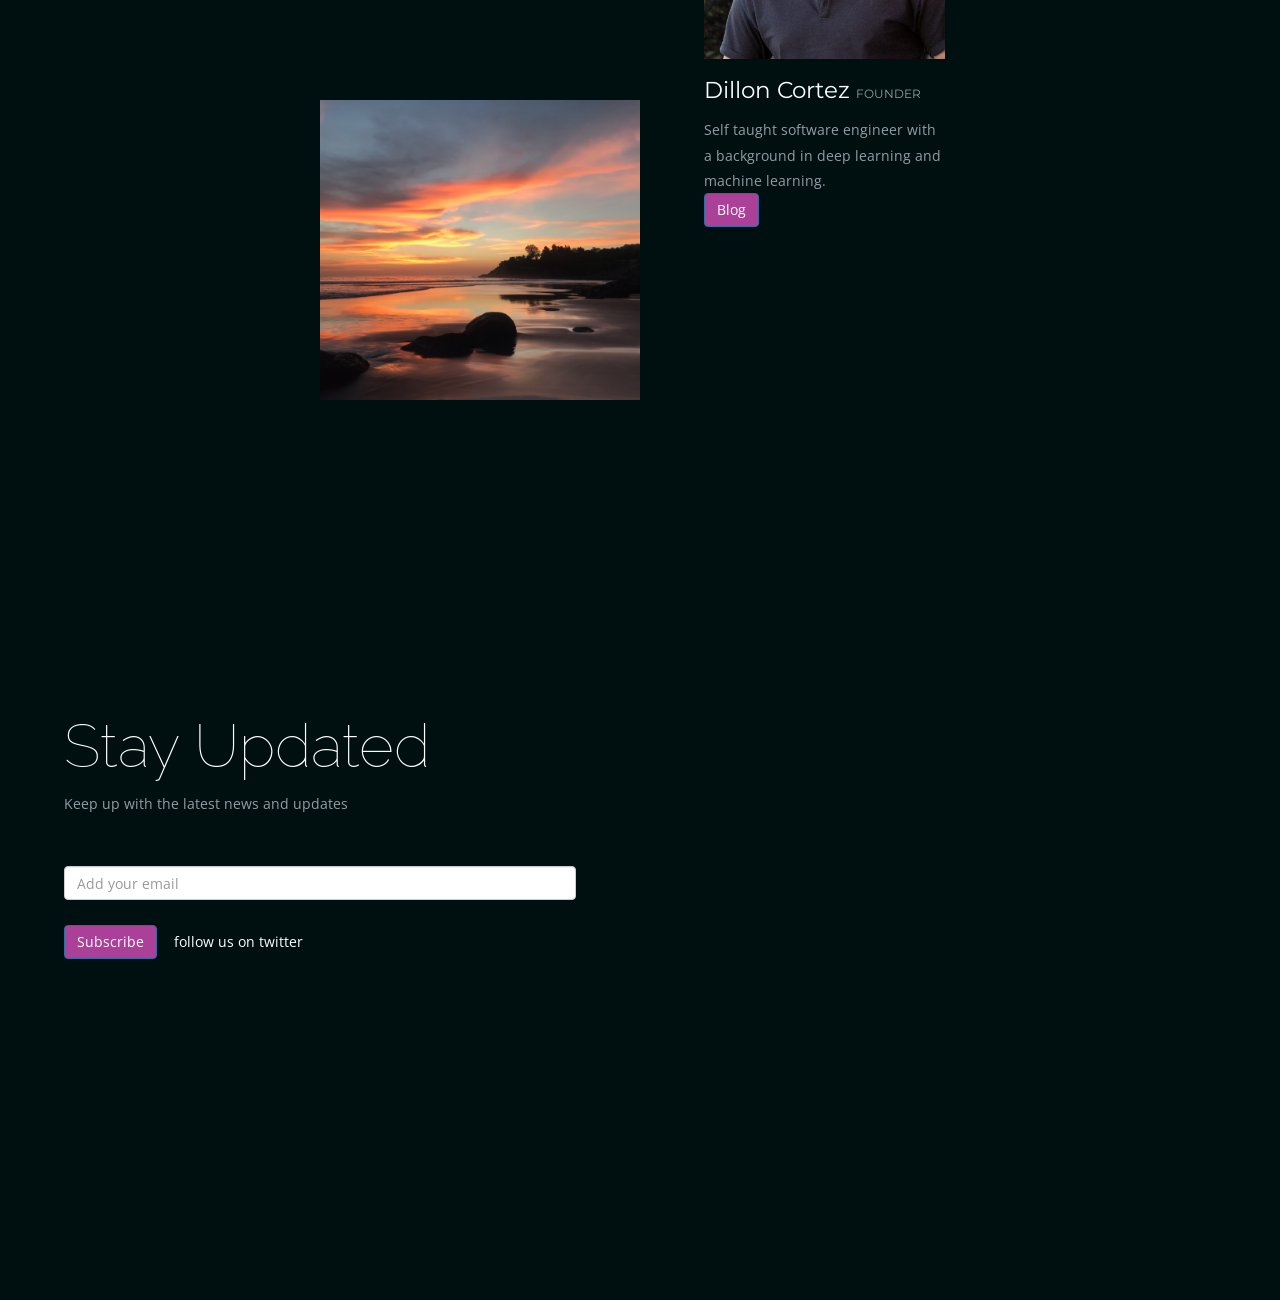
==== commit abe16d49: "Added email signup" ====
--- a/index.html
+++ b/index.html
@@ -62,7 +62,7 @@
 			<div class="section" id="section0">
 
 				<!-- Your logo -->
-        		<img src="img/Logo-square.png" alt="" class="home-logo" />
+        		<img src="img/Logo-dark.png" alt="" class="home-logo" /><br/>
 
 				<!-- Background slideshow & light overlay -->
 				<div class="slideshow-home"></div>
@@ -498,13 +498,49 @@
 
 							<div class="left-center-part">
 
-								<h2>Where we're located</h2>
+								<!-- <h2>Where we're located</h2>
 
 		                		<p class="subtitle">Coffee is being sourced from El Salvador, headquarters are in Austin Tx, USA.
 													<br/><br/><a href="https://twitter.com/RainforestArmy">follow us on twitter</a></p>
 
 
-								<p class="copyright">© PURE - Made for Awesome People</p>
+								<p class="copyright">© PURE - Made for Awesome People</p> -->
+
+								<!-- Begin Mailchimp Signup Form -->
+								<div id="mc_embed_signup">
+								<form action="https://army.us14.list-manage.com/subscribe/post?u=6c11741d1533d687cd3a3b612&amp;id=557dd80e0e" method="post" id="mc-embedded-subscribe-form" name="mc-embedded-subscribe-form" class="validate" target="_blank" novalidate>
+								    <div id="mc_embed_signup_scroll">
+									<h2>Stay Updated</h2>
+									<p>Keep up with the latest news and updates</p>
+									<br/><br/>
+								<div class="mc-field-group">
+								</label>
+									<input type="email"
+									       value=""
+									 			 name="EMAIL"
+												 name="email"
+												 placeholder="Add your email"
+												 onfocus="this.placeholder = ''"
+												 onblur="this.placeholder = 'Oh baby, don\'t tease us!'"
+												 class="required form-control email srequiredField" id="mce-EMAIL">
+								</div><br/>
+									<div id="mce-responses" class="clear foot">
+										<div class="response" id="mce-error-response" style="display:none"></div>
+										<div class="response" id="mce-success-response" style="display:none"></div>
+									</div>    <!-- real people should not fill this in and expect good things - do not remove this or risk form bot signups-->
+								    <div style="position: absolute; left: -5000px;" aria-hidden="true"><input type="text" name="b_6c11741d1533d687cd3a3b612_557dd80e0e" tabindex="-1" value=""></div>
+								        <div class="optionalParent">
+								            <div class="clear foot">
+								                <input type="submit" value="Subscribe" name="subscribe" id="mc-embedded-subscribe" class="btn btn-primary">
+								                <!-- <p class="brandingLogo"><a href="http://eepurl.com/hVBjbf" title="Mailchimp - email marketing made easy and fun"><img src="https://eep.io/mc-cdn-images/template_images/branding_logo_text_light_dtp.svg"></a></p> -->
+																<a href="https://twitter.com/RainforestArmy" class="btn btn-secondary">follow us on twitter</a></p><br/>
+														</div>
+								        </div>
+								    </div>
+									</form>
+								</div>
+
+								<!--End mc_embed_signup-->
 
 							</div>
 
